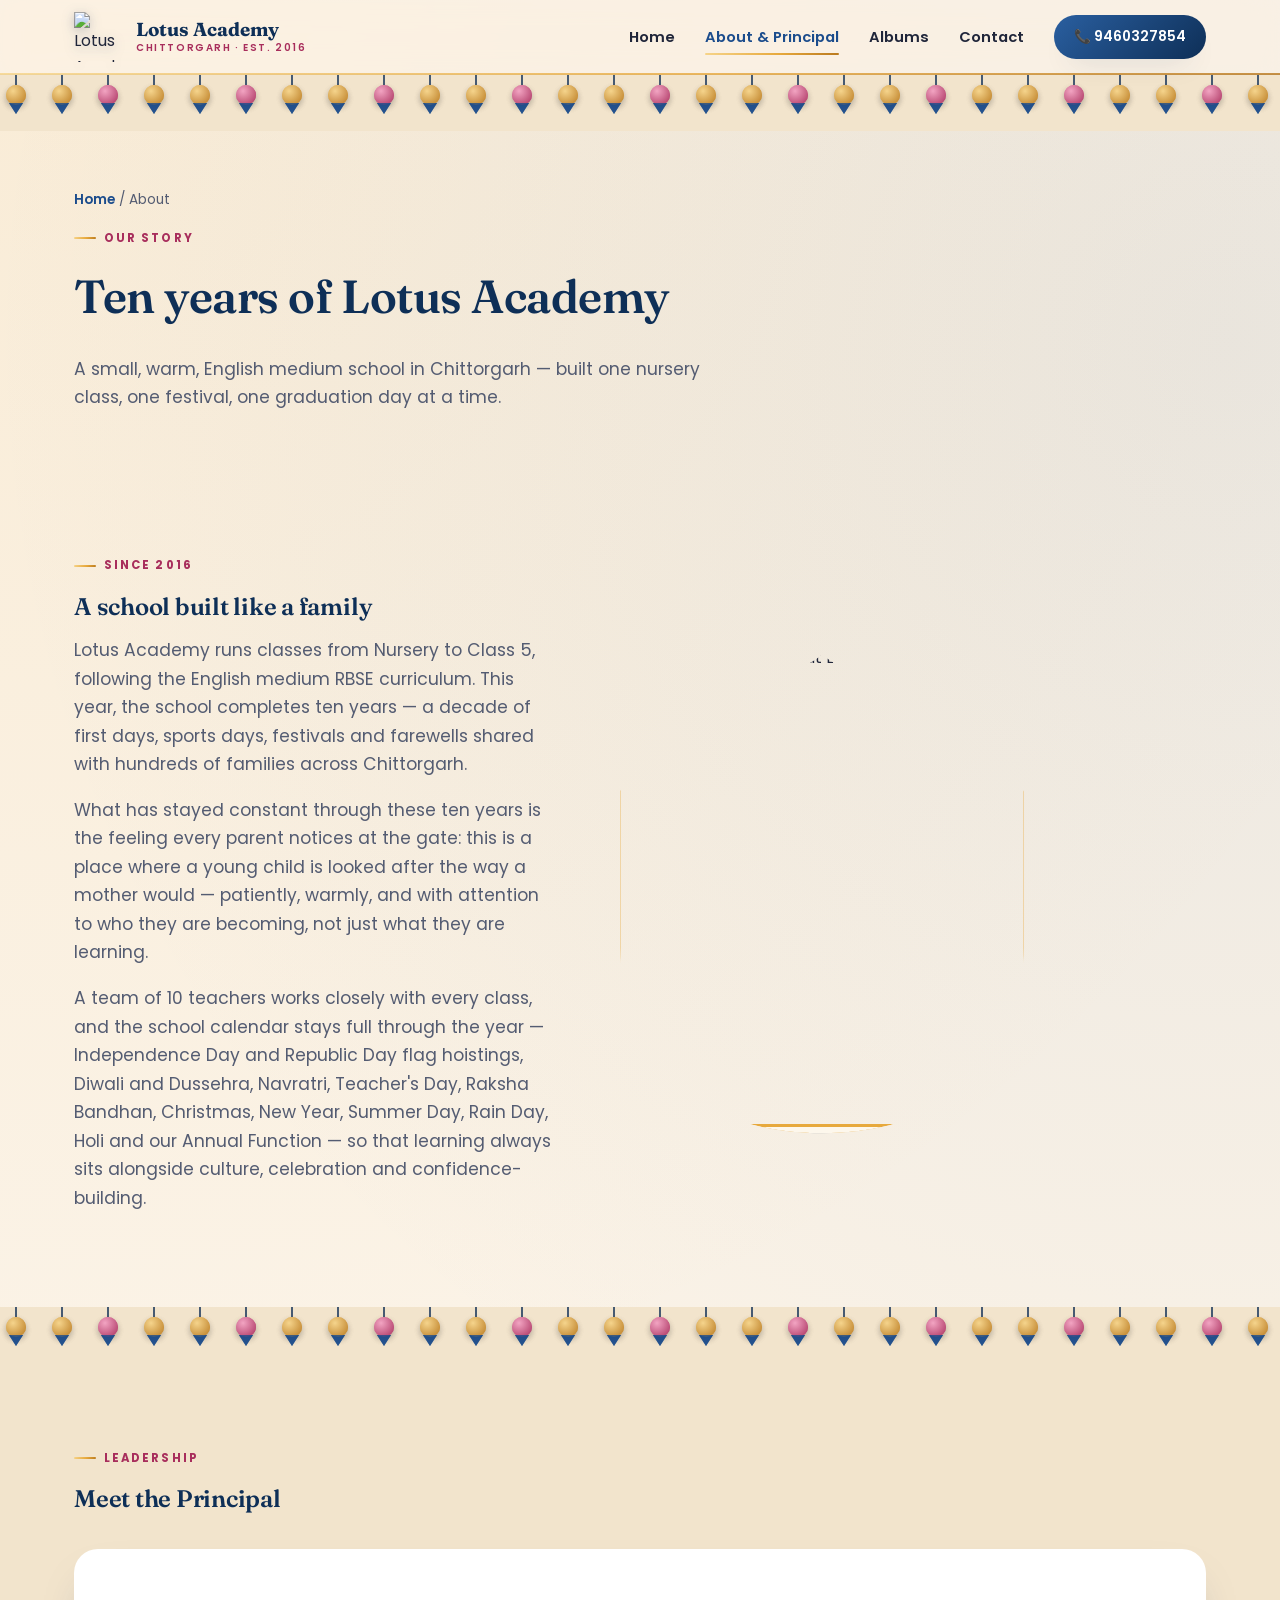
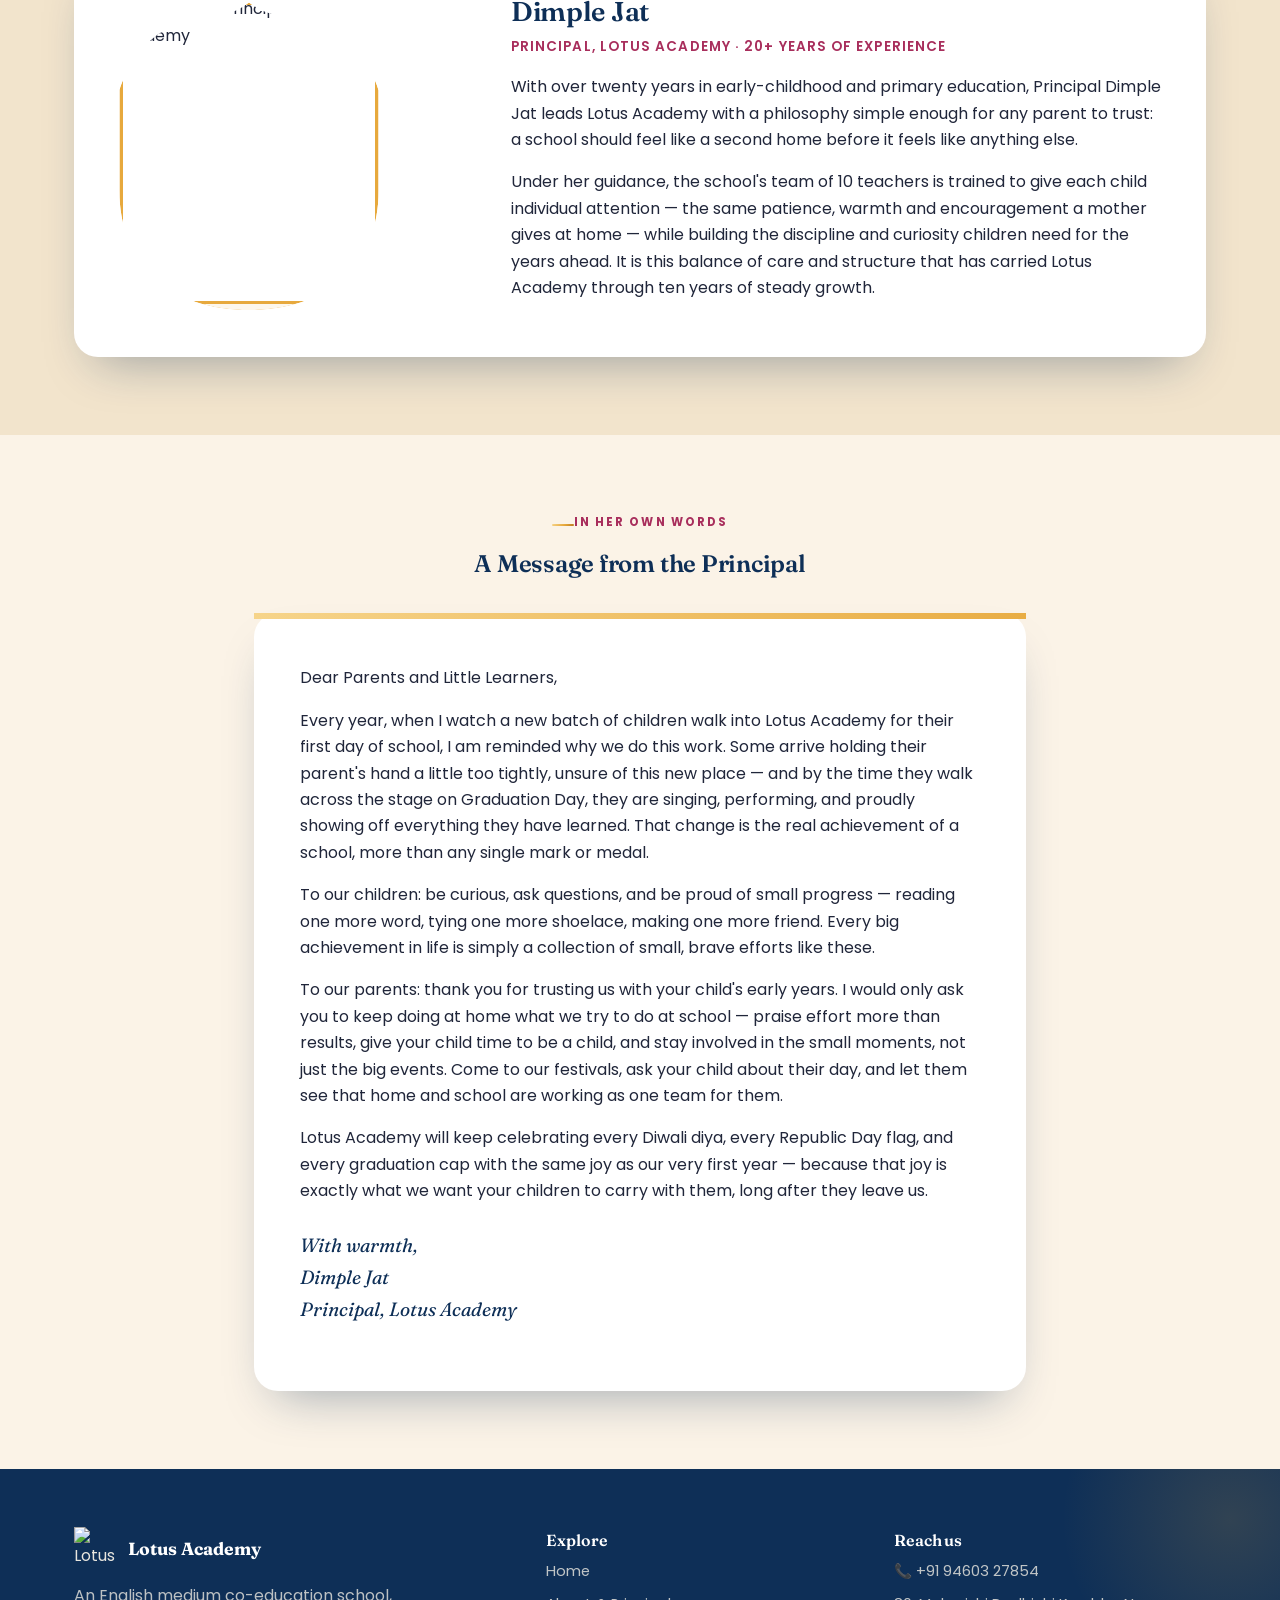
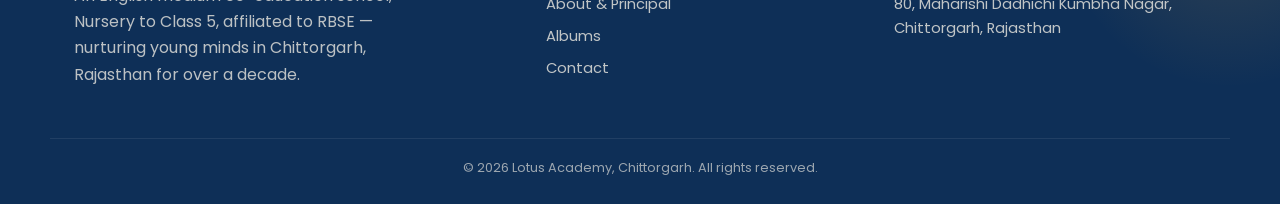
==== about.html @ 191dd4b0 "Change script source path for main.js" ====
<!DOCTYPE html>
<html lang="en">
<head>
<meta charset="UTF-8">
<meta name="viewport" content="width=device-width, initial-scale=1.0">
<title>About &amp; Principal's Message — Lotus Academy</title>
<meta name="description" content="Learn about Lotus Academy's decade-long journey and read a message from Principal Dimple Jat.">
<link rel="preconnect" href="https://fonts.googleapis.com">
<link href="https://fonts.googleapis.com/css2?family=Fraunces:opsz,wght@9..144,400;9..144,600;9..144,700&family=Poppins:wght@400;500;600;700&display=swap" rel="stylesheet">
<link rel="stylesheet" href="styles.css">
<script src="main.js" defer></script>
</head>
<body>

<svg width="0" height="0" style="position:absolute" aria-hidden="true">
  <defs>
    <clipPath id="shieldClip" clipPathUnits="objectBoundingBox">
      <path d="M0.5,0.02 C0.4,0.09 0.25,0.06 0.15,0.13 C0.05,0.20 0.02,0.30 0.02,0.30 L0.02,0.62 C0.02,0.85 0.20,1.0 0.5,1.0 C0.8,1.0 0.98,0.85 0.98,0.62 L0.98,0.30 C0.98,0.30 0.95,0.20 0.85,0.13 C0.75,0.06 0.6,0.09 0.5,0.02 Z"/>
    </clipPath>
  </defs>
</svg>

<header class="site-header">
  <div class="header-inner">
    <a href="index.html" class="brand">
      <img src="assets/images/branding/logo.jpg" alt="Lotus Academy crest">
      <span class="name">Lotus Academy<small>Chittorgarh · Est. 2016</small></span>
    </a>
    <nav class="main-nav">
      <a href="index.html">Home</a>
      <a href="about.html" class="active">About &amp; Principal</a>
      <a href="gallery.html">Albums</a>
      <a href="contact.html">Contact</a>
      <a href="tel:+919460327854" class="call-btn">📞 9460327854</a>
    </nav>
    <button class="menu-toggle" aria-label="Toggle menu" aria-expanded="false">☰</button>
  </div>
</header>

<div class="toran"></div>

<section class="page-hero">
  <div class="wrap reveal">
    <p class="crumb"><a href="index.html">Home</a> / About</p>
    <p class="eyebrow">Our Story</p>
    <h1>Ten years of Lotus Academy</h1>
    <p class="lede">A small, warm, English medium school in Chittorgarh — built one nursery class, one festival, one graduation day at a time.</p>
  </div>
</section>

<section class="section">
  <div class="wrap split">
    <div class="reveal">
      <p class="eyebrow">Since 2016</p>
      <h2>A school built like a family</h2>
      <p class="lede">Lotus Academy runs classes from Nursery to Class 5, following the English medium RBSE curriculum. This year, the school completes ten years — a decade of first days, sports days, festivals and farewells shared with hundreds of families across Chittorgarh.</p>
      <p class="lede">What has stayed constant through these ten years is the feeling every parent notices at the gate: this is a place where a young child is looked after the way a mother would — patiently, warmly, and with attention to who they are becoming, not just what they are learning.</p>
      <p class="lede">A team of 10 teachers works closely with every class, and the school calendar stays full through the year — Independence Day and Republic Day flag hoistings, Diwali and Dussehra, Navratri, Teacher's Day, Raksha Bandhan, Christmas, New Year, Summer Day, Rain Day, Holi and our Annual Function — so that learning always sits alongside culture, celebration and confidence-building.</p>
    </div>
    <div class="crest-frame reveal">
      <img src="assets/images/annual-function/af-1.jpg" alt="Cultural performance at Lotus Academy's Annual Function">
    </div>
  </div>
</section>

<div class="toran"></div>

<section class="section alt">
  <div class="wrap">
    <p class="eyebrow">Leadership</p>
    <h2 style="margin-bottom:30px;">Meet the Principal</h2>
    <div class="principal-card reveal">
      <div class="crest-frame">
        <img src="assets/images/principal/principal.jpg" alt="Dimple Jat, Principal of Lotus Academy">
      </div>
      <div>
        <h3>Dimple Jat</h3>
        <p class="role">Principal, Lotus Academy · 20+ Years of Experience</p>
        <p>With over twenty years in early-childhood and primary education, Principal Dimple Jat leads Lotus Academy with a philosophy simple enough for any parent to trust: a school should feel like a second home before it feels like anything else.</p>
        <p>Under her guidance, the school's team of 10 teachers is trained to give each child individual attention — the same patience, warmth and encouragement a mother gives at home — while building the discipline and curiosity children need for the years ahead. It is this balance of care and structure that has carried Lotus Academy through ten years of steady growth.</p>
      </div>
    </div>
  </div>
</section>

<section class="section">
  <div class="wrap" style="max-width:820px;">
    <p class="eyebrow center" style="display:block;text-align:center;">In her own words</p>
    <h2 class="center">A Message from the Principal</h2>
    <div class="letter reveal" style="margin-top:30px;">
      <p>Dear Parents and Little Learners,</p>
      <p>Every year, when I watch a new batch of children walk into Lotus Academy for their first day of school, I am reminded why we do this work. Some arrive holding their parent's hand a little too tightly, unsure of this new place — and by the time they walk across the stage on Graduation Day, they are singing, performing, and proudly showing off everything they have learned. That change is the real achievement of a school, more than any single mark or medal.</p>
      <p>To our children: be curious, ask questions, and be proud of small progress — reading one more word, tying one more shoelace, making one more friend. Every big achievement in life is simply a collection of small, brave efforts like these.</p>
      <p>To our parents: thank you for trusting us with your child's early years. I would only ask you to keep doing at home what we try to do at school — praise effort more than results, give your child time to be a child, and stay involved in the small moments, not just the big events. Come to our festivals, ask your child about their day, and let them see that home and school are working as one team for them.</p>
      <p>Lotus Academy will keep celebrating every Diwali diya, every Republic Day flag, and every graduation cap with the same joy as our very first year — because that joy is exactly what we want your children to carry with them, long after they leave us.</p>
      <p class="sign">With warmth,<br>Dimple Jat<br>Principal, Lotus Academy</p>
    </div>
  </div>
</section>

<footer>
  <div class="wrap footer-grid">
    <div>
      <div class="foot-brand">
        <img src="assets/images/branding/logo.jpg" alt="Lotus Academy crest">
        <b>Lotus Academy</b>
      </div>
      <p style="opacity:.8;max-width:320px;">An English medium co-education school, Nursery to Class 5, affiliated to RBSE — nurturing young minds in Chittorgarh, Rajasthan for over a decade.</p>
    </div>
    <div>
      <h4>Explore</h4>
      <a href="index.html">Home</a>
      <a href="about.html">About &amp; Principal</a>
      <a href="gallery.html">Albums</a>
      <a href="contact.html">Contact</a>
    </div>
    <div>
      <h4>Reach us</h4>
      <a href="tel:+919460327854">📞 +91 94603 27854</a>
      <a href="contact.html">80, Maharishi Dadhichi Kumbha Nagar, Chittorgarh, Rajasthan</a>
    </div>
  </div>
  <div class="copyline wrap">© <span id="yr"></span> Lotus Academy, Chittorgarh. All rights reserved.</div>
</footer>

<script>document.getElementById('yr').textContent = new Date().getFullYear();</script>
<script src="main.js"></script>
</body>
</html>
---- styles.css ----
/* ===================================================================
   LOTUS ACADEMY — stylesheet v2
   Pulled directly from the school crest: the ivory shield, the royal-blue
   frame, the gold sunburst behind the lotus, the gold scrollwork corners.

   Palette:  paper #FBF3E7 · ink #20263A · royal #1B4C8C · royal-deep #0E2F57
             gold #E7A93D · gold-deep #B9791E · lotus #D6447A
   Type:     display → 'Fraunces'   body → 'Poppins'
   Signature: the crest sunburst (hero), the shield clip-path frame (photos),
              the gold scrollwork corner (section heads), the marigold
              toran divider — all lifted straight from the logo.
   =================================================================== */

:root{
  --paper:#FBF3E7;
  --paper-deep:#F2E4CC;
  --ink:#20263A;
  --ink-soft:#545C72;
  --royal:#1B4C8C;
  --royal-deep:#0E2F57;
  --gold:#E7A93D;
  --gold-soft:#F5D48C;
  --gold-deep:#B9791E;
  --lotus:#D6447A;
  --lotus-deep:#A82E5C;
  --line: rgba(14,47,87,0.14);
  --grad-gold: linear-gradient(135deg,#F6D48A 0%,#E7A93D 55%,#B9791E 100%);
  --grad-royal: linear-gradient(135deg,#2A5FA0 0%,#0E2F57 100%);
  --shadow: 0 24px 50px -22px rgba(14,47,87,0.4);
  --shadow-soft: 0 14px 30px -18px rgba(14,47,87,0.3);
  --radius: 24px;
  --max: 1180px;
}

*{box-sizing:border-box;}
html{scroll-behavior:smooth;}
body{
  margin:0;
  background:var(--paper);
  color:var(--ink);
  font-family:'Poppins',sans-serif;
  font-size:16px;
  line-height:1.65;
  -webkit-font-smoothing:antialiased;
  overflow-x:hidden;
  background-image:
    radial-gradient(circle at 8% 0%, rgba(231,169,61,.10), transparent 40%),
    radial-gradient(circle at 96% 10%, rgba(27,76,140,.08), transparent 38%);
}
img{max-width:100%;display:block;}
a{color:inherit;text-decoration:none;}
h1,h2,h3,h4{
  font-family:'Fraunces',serif;
  margin:0 0 .4em;
  color:var(--royal-deep);
  font-weight:600;
  letter-spacing:-.01em;
}
p{margin:0 0 1em;}
.wrap{max-width:var(--max);margin:0 auto;padding:0 24px;position:relative;}
.eyebrow{
  font-family:'Poppins',sans-serif;
  text-transform:uppercase;
  letter-spacing:.18em;
  font-size:.72rem;
  font-weight:700;
  color:var(--lotus-deep);
  display:inline-flex;align-items:center;gap:8px;
}
.eyebrow::before{content:"";width:22px;height:2px;background:var(--grad-gold);display:inline-block;border-radius:2px;}
.lede{font-size:1.08rem;color:var(--ink-soft);max-width:640px;}
.center{text-align:center;margin-left:auto;margin-right:auto;}
:focus-visible{outline:3px solid var(--lotus);outline-offset:3px;}
@media (prefers-reduced-motion:reduce){*{animation:none!important;transition:none!important;scroll-behavior:auto!important;}}

/* ---------- scroll-reveal ---------- */
.reveal{opacity:0;transform:translateY(26px);transition:opacity .7s cubic-bezier(.2,.7,.3,1), transform .7s cubic-bezier(.2,.7,.3,1);}
.reveal.in{opacity:1;transform:translateY(0);}
.reveal-stagger > *{opacity:0;transform:translateY(22px);transition:opacity .6s ease, transform .6s ease;}
.reveal-stagger.in > *{opacity:1;transform:translateY(0);}
.reveal-stagger.in > *:nth-child(1){transition-delay:.02s;}
.reveal-stagger.in > *:nth-child(2){transition-delay:.10s;}
.reveal-stagger.in > *:nth-child(3){transition-delay:.18s;}
.reveal-stagger.in > *:nth-child(4){transition-delay:.26s;}
.reveal-stagger.in > *:nth-child(5){transition-delay:.34s;}
.reveal-stagger.in > *:nth-child(6){transition-delay:.42s;}
.reveal-stagger.in > *:nth-child(7){transition-delay:.50s;}
.reveal-stagger.in > *:nth-child(8){transition-delay:.58s;}

/* ---------- header ---------- */
.site-header{
  position:sticky;top:0;z-index:80;
  background:rgba(251,243,231,0.78);
  backdrop-filter:blur(14px) saturate(1.4);
  -webkit-backdrop-filter:blur(14px) saturate(1.4);
  border-bottom:1px solid var(--line);
}
.site-header::after{
  content:"";position:absolute;left:0;right:0;bottom:-1px;height:2px;
  background:var(--grad-gold);opacity:.8;
}
.header-inner{display:flex;align-items:center;justify-content:space-between;padding:12px 24px;max-width:var(--max);margin:0 auto;}
.brand{display:flex;align-items:center;gap:12px;}
.brand img{width:50px;height:50px;object-fit:cover;filter:drop-shadow(0 3px 6px rgba(14,47,87,.25));}
.brand .name{font-family:'Fraunces',serif;font-weight:700;font-size:1.18rem;color:var(--royal-deep);line-height:1.1;}
.brand .name small{display:block;font-family:'Poppins',sans-serif;font-weight:600;font-size:.62rem;letter-spacing:.16em;text-transform:uppercase;color:var(--lotus-deep);margin-top:2px;}
nav.main-nav{display:flex;align-items:center;gap:30px;}
nav.main-nav a:not(.call-btn){font-weight:600;font-size:.92rem;color:var(--ink);position:relative;padding:6px 0;}
nav.main-nav a:not(.call-btn)::after{
  content:"";position:absolute;left:0;right:100%;bottom:0;height:2px;background:var(--grad-gold);border-radius:2px;
  transition:right .28s ease;
}
nav.main-nav a:not(.call-btn):hover::after{right:0;}
nav.main-nav a.active{color:var(--royal);}
nav.main-nav a.active::after{right:0;}
.call-btn{
  background:var(--grad-royal);color:#fff;padding:11px 20px;border-radius:100px;font-weight:600;font-size:.86rem;
  display:inline-flex;align-items:center;gap:8px;box-shadow:var(--shadow-soft);white-space:nowrap;
  position:relative;overflow:hidden;
}
.call-btn::before{
  content:"";position:absolute;top:0;left:-60%;width:40%;height:100%;
  background:linear-gradient(120deg, transparent, rgba(255,255,255,.5), transparent);
  transform:skewX(-20deg);transition:left .6s ease;
}
.call-btn:hover::before{left:130%;}
.menu-toggle{display:none;background:none;border:none;font-size:1.6rem;color:var(--royal-deep);cursor:pointer;}

@media (max-width:860px){
  nav.main-nav{
    position:fixed;inset:66px 0 0 0;background:var(--paper);flex-direction:column;
    align-items:flex-start;padding:24px;gap:18px;transform:translateY(-110%);
    transition:transform .35s ease;border-top:1px solid var(--line);
  }
  nav.main-nav.open{transform:translateY(0);}
  .menu-toggle{display:block;}
  .call-btn{display:none;}
  nav.main-nav .call-btn{display:inline-flex;margin-top:6px;}
}

/* ---------- toran / marigold garland divider — signature ---------- */
.toran{position:relative;height:56px;width:100%;overflow:hidden;background:var(--paper-deep);}
.toran-row{position:absolute;inset:0;display:flex;align-items:flex-start;gap:26px;padding-left:6px;animation:toranDrift 26s linear infinite;width:max-content;}
.toran-unit{display:flex;flex-direction:column;align-items:center;transform-origin:top center;animation:toranSway 3.2s ease-in-out infinite;}
.toran-unit:nth-child(odd){animation-delay:.4s;}
.toran-unit .string{width:2px;height:10px;background:var(--royal-deep);opacity:.5;}
.toran-unit .bloom{
  width:20px;height:20px;border-radius:50%;
  background:radial-gradient(circle at 35% 30%, var(--gold-soft), var(--gold-deep));
  box-shadow:0 3px 6px rgba(0,0,0,.15);
}
.toran-unit:nth-child(3n) .bloom{background:radial-gradient(circle at 35% 30%, #f2a4c2, var(--lotus-deep));}
.toran-unit .leaf{width:0;height:0;border-left:7px solid transparent;border-right:7px solid transparent;border-top:11px solid var(--royal);margin-top:-2px;opacity:.8;}
@keyframes toranSway{0%,100%{transform:rotate(-4deg);}50%{transform:rotate(4deg);}}
@keyframes toranDrift{from{transform:translateX(0);}to{transform:translateX(-50%);}}

/* ---------- buttons ---------- */
.btn{
  display:inline-flex;align-items:center;gap:10px;padding:14px 28px;border-radius:100px;
  font-weight:600;font-size:.95rem;border:2px solid transparent;cursor:pointer;transition:transform .2s, box-shadow .2s;
  position:relative;overflow:hidden;
}
.btn-primary{background:var(--grad-gold);color:var(--royal-deep);box-shadow:var(--shadow-soft);}
.btn-primary:hover{transform:translateY(-2px);box-shadow:var(--shadow);}
.btn-outline{border-color:var(--royal);color:var(--royal);background:transparent;}
.btn-outline:hover{background:var(--royal);color:#fff;transform:translateY(-2px);}
.btn-ghost{color:var(--royal-deep);border-color:var(--line);}
.btn-ghost:hover{border-color:var(--royal);}
.btn::after{
  content:"";position:absolute;top:0;left:-60%;width:35%;height:100%;
  background:linear-gradient(120deg, transparent, rgba(255,255,255,.55), transparent);
  transform:skewX(-20deg);transition:left .6s ease;
}
.btn:hover::after{left:130%;}

/* ---------- hero ---------- */
.hero{padding:70px 0 46px;position:relative;}
.sunburst{
  position:absolute;top:-120px;left:50%;width:900px;height:900px;transform:translateX(-52%);
  background:repeating-conic-gradient(from 0deg, rgba(231,169,61,.16) 0deg 4deg, transparent 4deg 16deg);
  border-radius:50%;
  -webkit-mask-image:radial-gradient(circle, black 30%, transparent 68%);
  mask-image:radial-gradient(circle, black 30%, transparent 68%);
  animation:spin 140s linear infinite;
  pointer-events:none;z-index:0;
}
@keyframes spin{to{transform:translateX(-52%) rotate(360deg);}}
.hero-inner{display:grid;grid-template-columns:1.05fr .95fr;gap:48px;align-items:center;position:relative;z-index:1;}
.hero h1{font-size:clamp(2.2rem,4vw,3.5rem);line-height:1.08;}
.hero h1 em{font-style:normal;color:var(--lotus-deep);}
.hero-badges{display:flex;flex-wrap:wrap;gap:10px;margin:22px 0 28px;}
.badge{
  background:#fff;border:1px solid var(--line);padding:9px 15px;border-radius:100px;
  font-size:.8rem;font-weight:600;color:var(--royal-deep);display:inline-flex;gap:7px;align-items:center;
  box-shadow:0 6px 14px -10px rgba(14,47,87,.4);
}
.badge .dot{width:6px;height:6px;border-radius:50%;background:var(--grad-gold);}
.hero-cta{display:flex;gap:14px;flex-wrap:wrap;}

/* shield-clip crest frame, straight off the logo */
.crest-frame{
  position:relative;
  clip-path:url(#shieldClip);
  aspect-ratio:.86/1;
  box-shadow:var(--shadow);
}
.crest-frame img{width:100%;height:100%;object-fit:cover;}
.crest-frame::after{
  content:"";position:absolute;inset:0;clip-path:url(#shieldClip);
  box-shadow:inset 0 0 0 6px rgba(255,255,255,.9), inset 0 0 0 9px var(--gold);
  pointer-events:none;
}
.crest-stage{position:relative;max-width:340px;margin:0 auto;}
.crest-glow{
  position:absolute;inset:-30px;border-radius:50%;
  background:radial-gradient(circle, rgba(231,169,61,.35), transparent 70%);
  z-index:-1;filter:blur(6px);
}
.crest-mini{position:absolute;width:44%;clip-path:url(#shieldClip);aspect-ratio:.86/1;box-shadow:var(--shadow-soft);border:4px solid #fff;outline:2px solid var(--gold);}
.crest-mini img{width:100%;height:100%;object-fit:cover;}
.crest-mini.a{bottom:-8%;right:-12%;transform:rotate(8deg);animation:floaty 6s ease-in-out infinite;}
.crest-mini.b{top:-6%;left:-14%;transform:rotate(-9deg);animation:floaty 7s ease-in-out infinite 1s;}
@keyframes floaty{0%,100%{translate:0 0;}50%{translate:0 -10px;}}

@media (max-width:900px){
  .hero-inner{grid-template-columns:1fr;}
  .sunburst{width:600px;height:600px;top:-60px;}
  .crest-stage{margin-top:20px;max-width:280px;}
}

/* ---------- stat strip ---------- */
.stat-strip{background:var(--grad-royal);color:#fff;padding:38px 0;position:relative;overflow:hidden;}
.stat-strip::before{
  content:"";position:absolute;inset:0;
  background-image:radial-gradient(circle, rgba(255,255,255,.12) 1.5px, transparent 1.5px);
  background-size:26px 26px;opacity:.5;
}
.stat-grid{display:grid;grid-template-columns:repeat(4,1fr);gap:20px;text-align:center;position:relative;}
.stat-grid .num{font-family:'Fraunces',serif;font-size:2.3rem;color:var(--gold-soft);font-weight:700;}
.stat-grid .lbl{font-size:.78rem;text-transform:uppercase;letter-spacing:.1em;opacity:.85;}
@media (max-width:700px){.stat-grid{grid-template-columns:repeat(2,1fr);row-gap:26px;}}

/* ---------- section shell ---------- */
.section{padding:78px 0;}
.section-head{max-width:640px;margin-bottom:44px;}
.section-head.center{max-width:680px;}
.section.alt{background:var(--paper-deep);position:relative;}

/* gold scrollwork corner ornament, straight from the crest */
.flourish{position:absolute;width:52px;height:52px;color:var(--gold-deep);opacity:.55;}
.flourish.tl{top:6px;left:0;}
.flourish.tr{top:6px;right:0;transform:scaleX(-1);}
.section-head{position:relative;padding-top:8px;}

/* ---------- about split ---------- */
.split{display:grid;grid-template-columns:.9fr 1.1fr;gap:52px;align-items:center;}
.split .crest-frame{max-width:420px;}
@media (max-width:860px){.split{grid-template-columns:1fr;}.split .crest-frame{max-width:280px;margin:0 auto;}}

/* ---------- activity / event cards ---------- */
.grid-cards{display:grid;grid-template-columns:repeat(4,1fr);gap:22px;}
@media (max-width:980px){.grid-cards{grid-template-columns:repeat(2,1fr);}}
@media (max-width:520px){.grid-cards{grid-template-columns:1fr;}}
.event-card{
  background:#fff;border-radius:18px;overflow:hidden;border:1px solid var(--line);
  transition:transform .35s cubic-bezier(.2,.8,.3,1), box-shadow .35s;
  transform-style:preserve-3d;perspective:800px;
}
.event-card:hover{transform:translateY(-8px) rotateX(3deg);box-shadow:var(--shadow);}
.event-card .thumb{aspect-ratio:4/3;overflow:hidden;}
.event-card .thumb img{width:100%;height:100%;object-fit:cover;transition:transform .5s ease;}
.event-card:hover .thumb img{transform:scale(1.08);}
.event-card .cap{padding:15px 16px;position:relative;}
.event-card .cap::before{content:"";position:absolute;top:0;left:16px;right:16px;height:2px;background:var(--grad-gold);opacity:0;transition:opacity .3s;}
.event-card:hover .cap::before{opacity:1;}
.event-card .cap .tag{font-size:.7rem;color:var(--lotus-deep);text-transform:uppercase;letter-spacing:.1em;font-weight:700;}
.event-card .cap h4{margin:4px 0 0;font-size:1.05rem;}
.event-card.soon{opacity:.65;}
.event-card.soon .thumb{display:flex;align-items:center;justify-content:center;background:var(--paper-deep);}
.event-card.soon .thumb span{font-family:'Fraunces',serif;color:var(--royal);font-size:1.6rem;}

/* ---------- quote / principal message ---------- */
.quote-block{
  background:var(--grad-royal);color:#fff;border-radius:var(--radius);padding:48px;position:relative;overflow:hidden;
  box-shadow:var(--shadow);
}
.quote-block::before{
  content:"\201C";position:absolute;top:-40px;left:24px;font-family:'Fraunces',serif;font-size:10rem;
  color:rgba(255,255,255,.14);
}
.quote-block::after{
  content:"";position:absolute;bottom:-40%;right:-10%;width:340px;height:340px;border-radius:50%;
  background:radial-gradient(circle, rgba(231,169,61,.25), transparent 70%);
}
.quote-block p{font-size:1.25rem;font-family:'Fraunces',serif;font-weight:500;position:relative;z-index:1;}
.quote-attrib{display:flex;align-items:center;gap:14px;margin-top:20px;position:relative;z-index:1;}
.quote-attrib img{width:56px;height:56px;border-radius:50%;object-fit:cover;border:3px solid var(--gold);}
.quote-attrib .who b{display:block;}
.quote-attrib .who span{font-size:.8rem;opacity:.8;}

/* ---------- footer ---------- */
footer{background:var(--royal-deep);color:#e8e6df;padding:58px 0 26px;position:relative;overflow:hidden;}
footer::before{
  content:"";position:absolute;top:-120px;right:-120px;width:340px;height:340px;border-radius:50%;
  background:radial-gradient(circle, rgba(231,169,61,.16), transparent 70%);
}
.footer-grid{display:grid;grid-template-columns:1.4fr 1fr 1fr;gap:36px;position:relative;}
.footer-grid h4{color:#fff;font-size:1rem;}
.footer-grid a{opacity:.82;display:block;margin-bottom:8px;font-size:.92rem;transition:opacity .2s, color .2s;}
.footer-grid a:hover{opacity:1;color:var(--gold-soft);}
.foot-brand{display:flex;gap:10px;align-items:center;margin-bottom:12px;}
.foot-brand img{width:44px;height:44px;}
.foot-brand b{font-family:'Fraunces',serif;color:#fff;font-size:1.1rem;}
.copyline{border-top:1px solid rgba(255,255,255,.12);margin-top:34px;padding-top:18px;font-size:.8rem;opacity:.65;text-align:center;position:relative;}

@media (max-width:760px){.footer-grid{grid-template-columns:1fr;}}

/* ---------- inner page hero ---------- */
.page-hero{padding:58px 0 42px;text-align:left;position:relative;}
.page-hero h1{font-size:clamp(2rem,4vw,2.9rem);}
.crumb{font-size:.85rem;color:var(--ink-soft);margin-bottom:10px;}
.crumb a{color:var(--royal);font-weight:600;}
.crumb a:hover{color:var(--lotus-deep);}

/* ---------- principal profile ---------- */
.principal-card{display:grid;grid-template-columns:.7fr 1.3fr;gap:44px;align-items:center;background:#fff;border-radius:var(--radius);padding:40px;box-shadow:var(--shadow);}
.principal-card .crest-frame{max-width:270px;}
.principal-card h3{margin-bottom:2px;font-size:1.7rem;}
.principal-card .role{color:var(--lotus-deep);font-weight:600;font-size:.85rem;text-transform:uppercase;letter-spacing:.08em;margin-bottom:16px;}
@media (max-width:760px){.principal-card{grid-template-columns:1fr;text-align:center;}.principal-card .crest-frame{max-width:210px;margin:0 auto;}}

/* letter styling for principal's message */
.letter{
  background:#fff;border-radius:var(--radius);padding:46px;box-shadow:var(--shadow);
  border-top:6px solid transparent;border-image:var(--grad-gold) 1;position:relative;
}
.letter .sign{margin-top:26px;font-family:'Fraunces',serif;font-style:italic;font-size:1.2rem;color:var(--royal-deep);}

/* ---------- gallery filters ---------- */
.filters{display:flex;flex-wrap:wrap;gap:10px;margin-bottom:38px;}
.filter-btn{
  background:#fff;border:1px solid var(--line);padding:9px 18px;border-radius:100px;font-weight:600;font-size:.85rem;
  cursor:pointer;color:var(--ink-soft);transition:.2s;
}
.filter-btn.active, .filter-btn:hover{background:var(--grad-royal);color:#fff;border-color:transparent;}

.album{margin-bottom:58px;}
.album-head{display:flex;align-items:baseline;justify-content:space-between;flex-wrap:wrap;gap:10px;margin-bottom:18px;border-bottom:2px dashed var(--line);padding-bottom:12px;}
.album-head h3{margin:0;}
.year-pill{background:var(--grad-gold);color:#3a2306;padding:5px 14px;border-radius:100px;font-size:.75rem;font-weight:700;letter-spacing:.03em;}
.photo-grid{display:grid;grid-template-columns:repeat(4,1fr);gap:14px;}
@media (max-width:900px){.photo-grid{grid-template-columns:repeat(3,1fr);}}
@media (max-width:600px){.photo-grid{grid-template-columns:repeat(2,1fr);}}
.photo-grid button{
  border:none;padding:0;background:none;cursor:zoom-in;border-radius:14px;overflow:hidden;aspect-ratio:1/1;
  position:relative;box-shadow:0 2px 10px -4px rgba(14,47,87,.25);
}
.photo-grid img{width:100%;height:100%;object-fit:cover;transition:transform .45s ease;}
.photo-grid button::after{
  content:"";position:absolute;inset:0;background:linear-gradient(to top, rgba(14,47,87,.35), transparent 45%);
  opacity:0;transition:opacity .3s;
}
.photo-grid button:hover img{transform:scale(1.1);}
.photo-grid button:hover::after{opacity:1;}
.album.soon .photo-grid{display:flex;flex-wrap:wrap;}
.soon-card{
  flex:1;min-width:120px;background:var(--paper-deep);border-radius:12px;aspect-ratio:3/1;display:flex;align-items:center;justify-content:center;
  font-family:'Fraunces',serif;color:var(--royal);font-style:italic;
}

/* lightbox */
.lightbox{position:fixed;inset:0;background:rgba(14,17,26,.92);display:none;align-items:center;justify-content:center;z-index:200;padding:24px;}
.lightbox.open{display:flex;animation:fadeIn .25s ease;}
@keyframes fadeIn{from{opacity:0;}to{opacity:1;}}
.lightbox img{max-width:min(90vw,900px);max-height:84vh;border-radius:10px;box-shadow:0 20px 60px rgba(0,0,0,.5);}
.lightbox-close{position:absolute;top:22px;right:28px;color:#fff;font-size:2rem;background:none;border:none;cursor:pointer;}

/* ---------- contact page ---------- */
.contact-grid{display:grid;grid-template-columns:.9fr 1.1fr;gap:36px;}
.contact-card{background:#fff;border-radius:var(--radius);padding:34px;box-shadow:var(--shadow);}
.contact-row{display:flex;gap:14px;margin-bottom:20px;align-items:flex-start;}
.contact-row .ic{
  width:44px;height:44px;border-radius:50%;background:var(--grad-gold);display:flex;align-items:center;justify-content:center;
  flex-shrink:0;color:var(--royal-deep);font-size:1.1rem;
}
.map-frame{border-radius:var(--radius);overflow:hidden;box-shadow:var(--shadow);border:1px solid var(--line);min-height:340px;}
.map-frame iframe{width:100%;height:100%;min-height:340px;border:0;display:block;}

/* ---------- gallery admin (add / delete photos) ---------- */
.admin-bar{display:flex;gap:10px;margin-bottom:20px;}
.admin-login-btn,.admin-logout-btn{
  background:#fff;border:1px solid var(--line);padding:8px 16px;border-radius:100px;font-weight:600;font-size:.82rem;cursor:pointer;color:var(--royal-deep);
  display:inline-flex;align-items:center;gap:6px;transition:.2s;
}
.admin-login-btn:hover,.admin-logout-btn:hover{border-color:var(--royal);color:var(--royal);}

.add-tile{
  border:2px dashed var(--gold-deep)!important;border-radius:12px;
  display:flex!important;flex-direction:column;align-items:center;justify-content:center;gap:2px;
  background:var(--paper-deep)!important;cursor:pointer!important;color:var(--gold-deep);
}
.add-tile span{font-size:1.8rem;line-height:1;}
.add-tile small{font-size:.68rem;font-weight:700;text-transform:uppercase;letter-spacing:.03em;}
.add-tile:hover{background:#fff!important;}

.delete-btn{
  position:absolute;top:6px;right:6px;width:24px;height:24px;border-radius:50%;
  background:rgba(20,20,20,.78);color:#fff;display:none;align-items:center;justify-content:center;
  font-size:.75rem;line-height:1;z-index:2;cursor:pointer;
}
body.is-admin .delete-btn{display:flex;}
.delete-btn:hover{background:var(--maroon);}

.admin-modal{position:fixed;inset:0;background:rgba(14,17,26,.6);display:flex;align-items:center;justify-content:center;z-index:300;padding:20px;}
.admin-modal-box{background:#fff;border-radius:16px;padding:30px;max-width:340px;width:100%;box-shadow:var(--shadow);}
.admin-modal-box h3{margin-bottom:6px;}
.admin-modal-box p{font-size:.88rem;color:var(--ink-soft);margin-bottom:0;}
.admin-modal-box input{width:100%;padding:11px 12px;border:1px solid var(--line);border-radius:8px;margin:12px 0;font-size:.95rem;font-family:'Poppins',sans-serif;}
.admin-modal-actions{display:flex;gap:10px;justify-content:flex-end;}
.admin-modal-error{color:#B23A2E;font-size:.82rem;margin-top:8px;}
.upload-progress{font-size:.78rem;color:var(--royal);margin-top:8px;}

/* utility */
.mt-0{margin-top:0;}
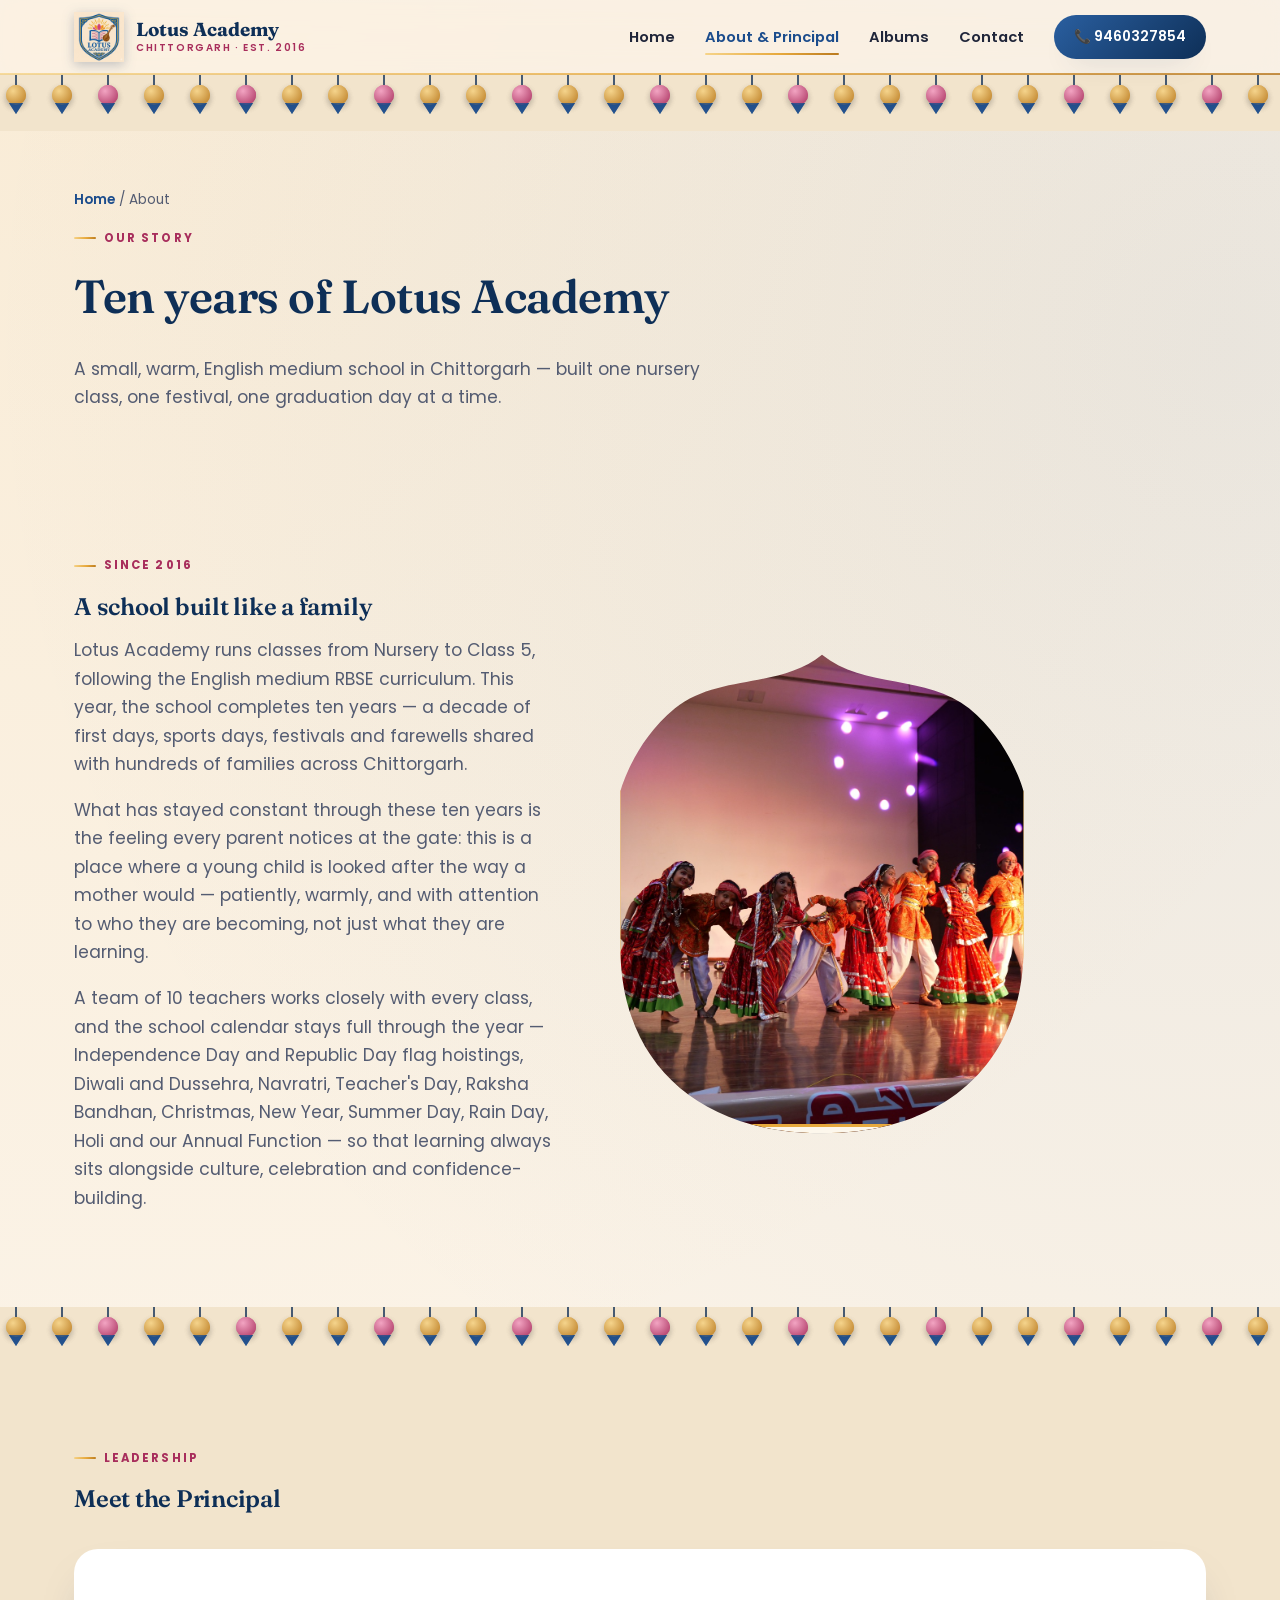
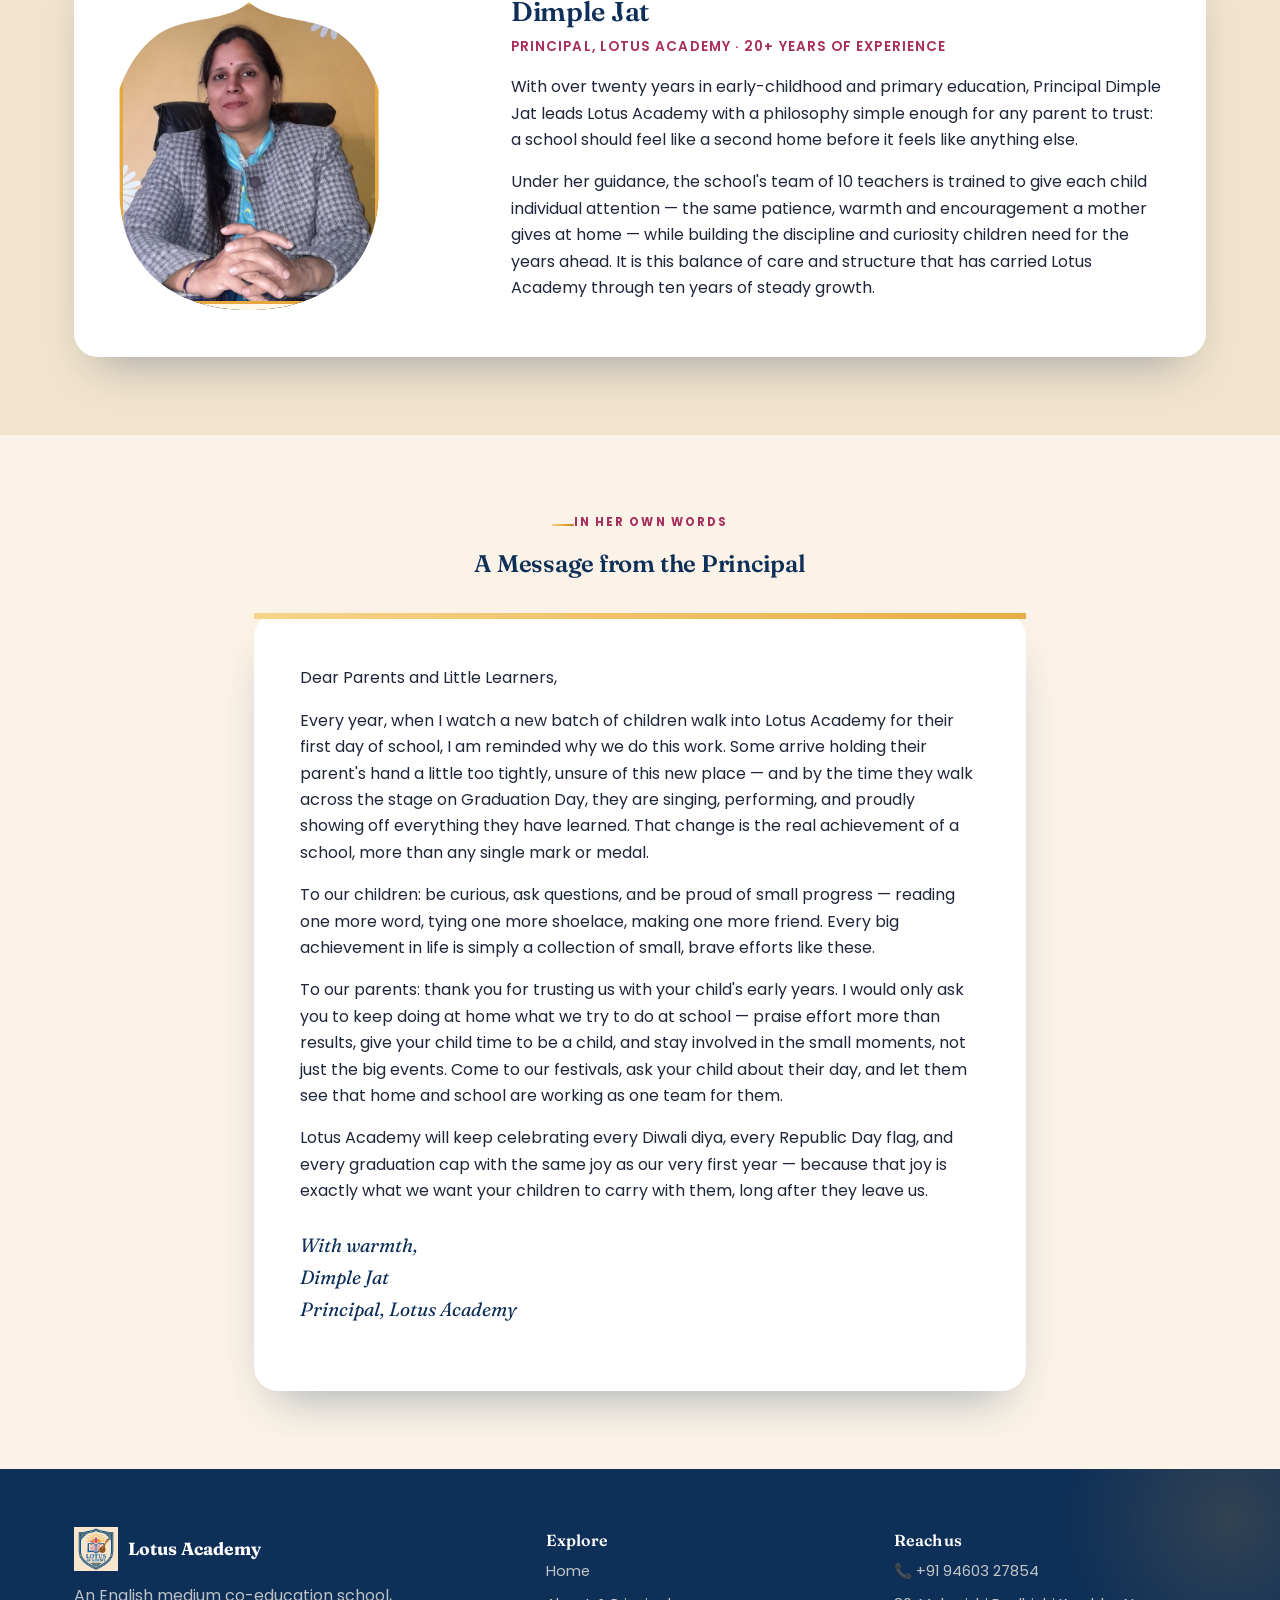
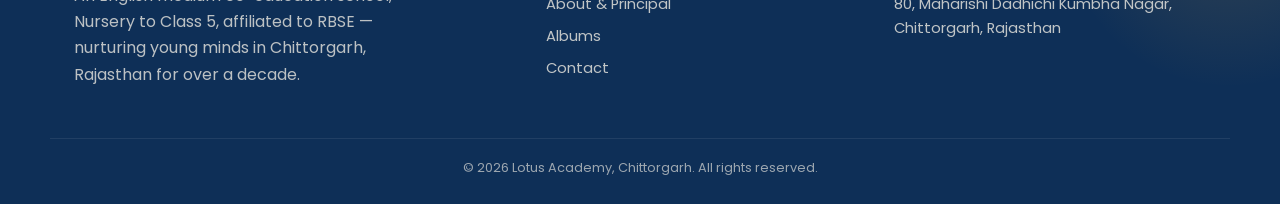
==== commit 7e8ae140: "Update about.html" ====
--- a/about.html
+++ b/about.html
@@ -23,7 +23,7 @@
 <header class="site-header">
   <div class="header-inner">
     <a href="index.html" class="brand">
-      <img src="assets/images/branding/logo.jpg" alt="Lotus Academy crest">
+      <img src="logo.jpg" alt="Lotus Academy crest">
       <span class="name">Lotus Academy<small>Chittorgarh · Est. 2016</small></span>
     </a>
     <nav class="main-nav">
@@ -58,7 +58,7 @@
       <p class="lede">A team of 10 teachers works closely with every class, and the school calendar stays full through the year — Independence Day and Republic Day flag hoistings, Diwali and Dussehra, Navratri, Teacher's Day, Raksha Bandhan, Christmas, New Year, Summer Day, Rain Day, Holi and our Annual Function — so that learning always sits alongside culture, celebration and confidence-building.</p>
     </div>
     <div class="crest-frame reveal">
-      <img src="assets/images/annual-function/af-1.jpg" alt="Cultural performance at Lotus Academy's Annual Function">
+      <img src="af-1.jpg" alt="Cultural performance at Lotus Academy's Annual Function">
     </div>
   </div>
 </section>
@@ -71,7 +71,7 @@
     <h2 style="margin-bottom:30px;">Meet the Principal</h2>
     <div class="principal-card reveal">
       <div class="crest-frame">
-        <img src="assets/images/principal/principal.jpg" alt="Dimple Jat, Principal of Lotus Academy">
+        <img src="principal.jpeg" alt="Dimple Jat, Principal of Lotus Academy">
       </div>
       <div>
         <h3>Dimple Jat</h3>
@@ -102,7 +102,7 @@
   <div class="wrap footer-grid">
     <div>
       <div class="foot-brand">
-        <img src="assets/images/branding/logo.jpg" alt="Lotus Academy crest">
+        <img src="logo.jpg" alt="Lotus Academy crest">
         <b>Lotus Academy</b>
       </div>
       <p style="opacity:.8;max-width:320px;">An English medium co-education school, Nursery to Class 5, affiliated to RBSE — nurturing young minds in Chittorgarh, Rajasthan for over a decade.</p>
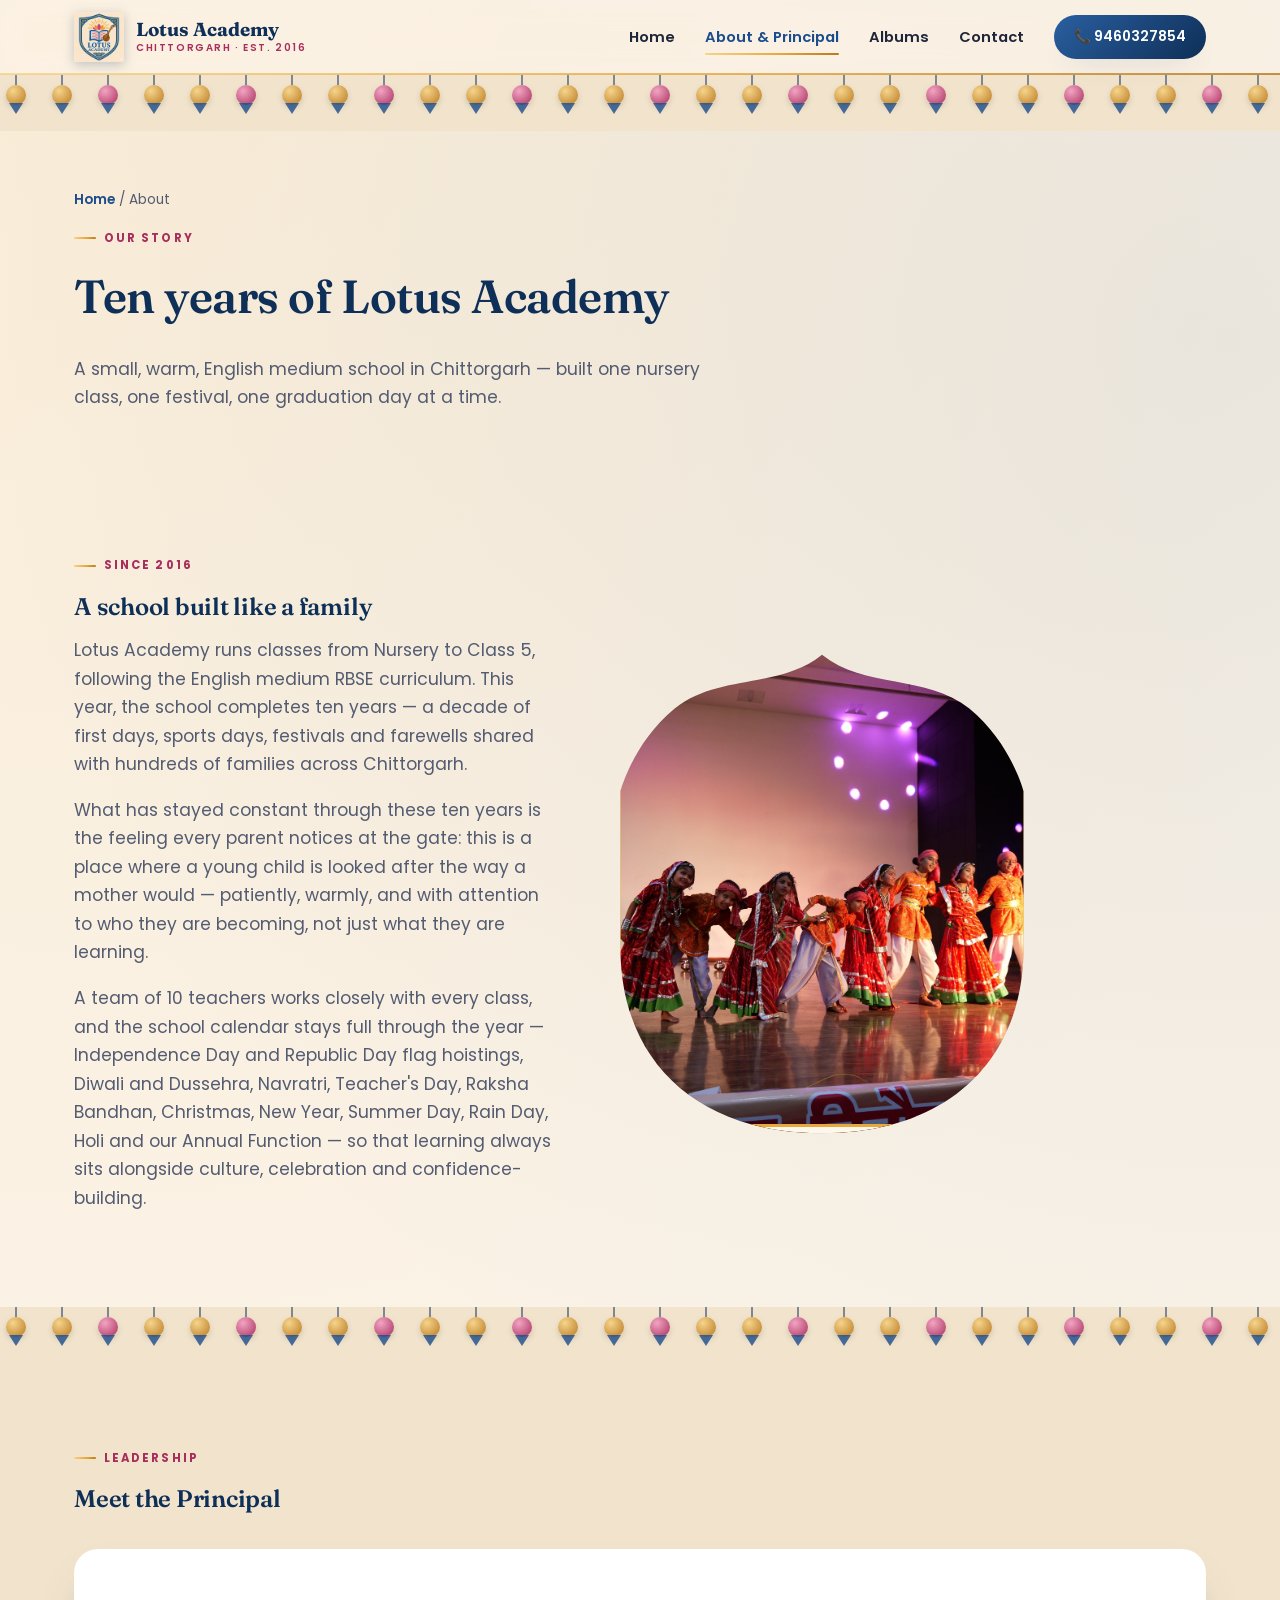
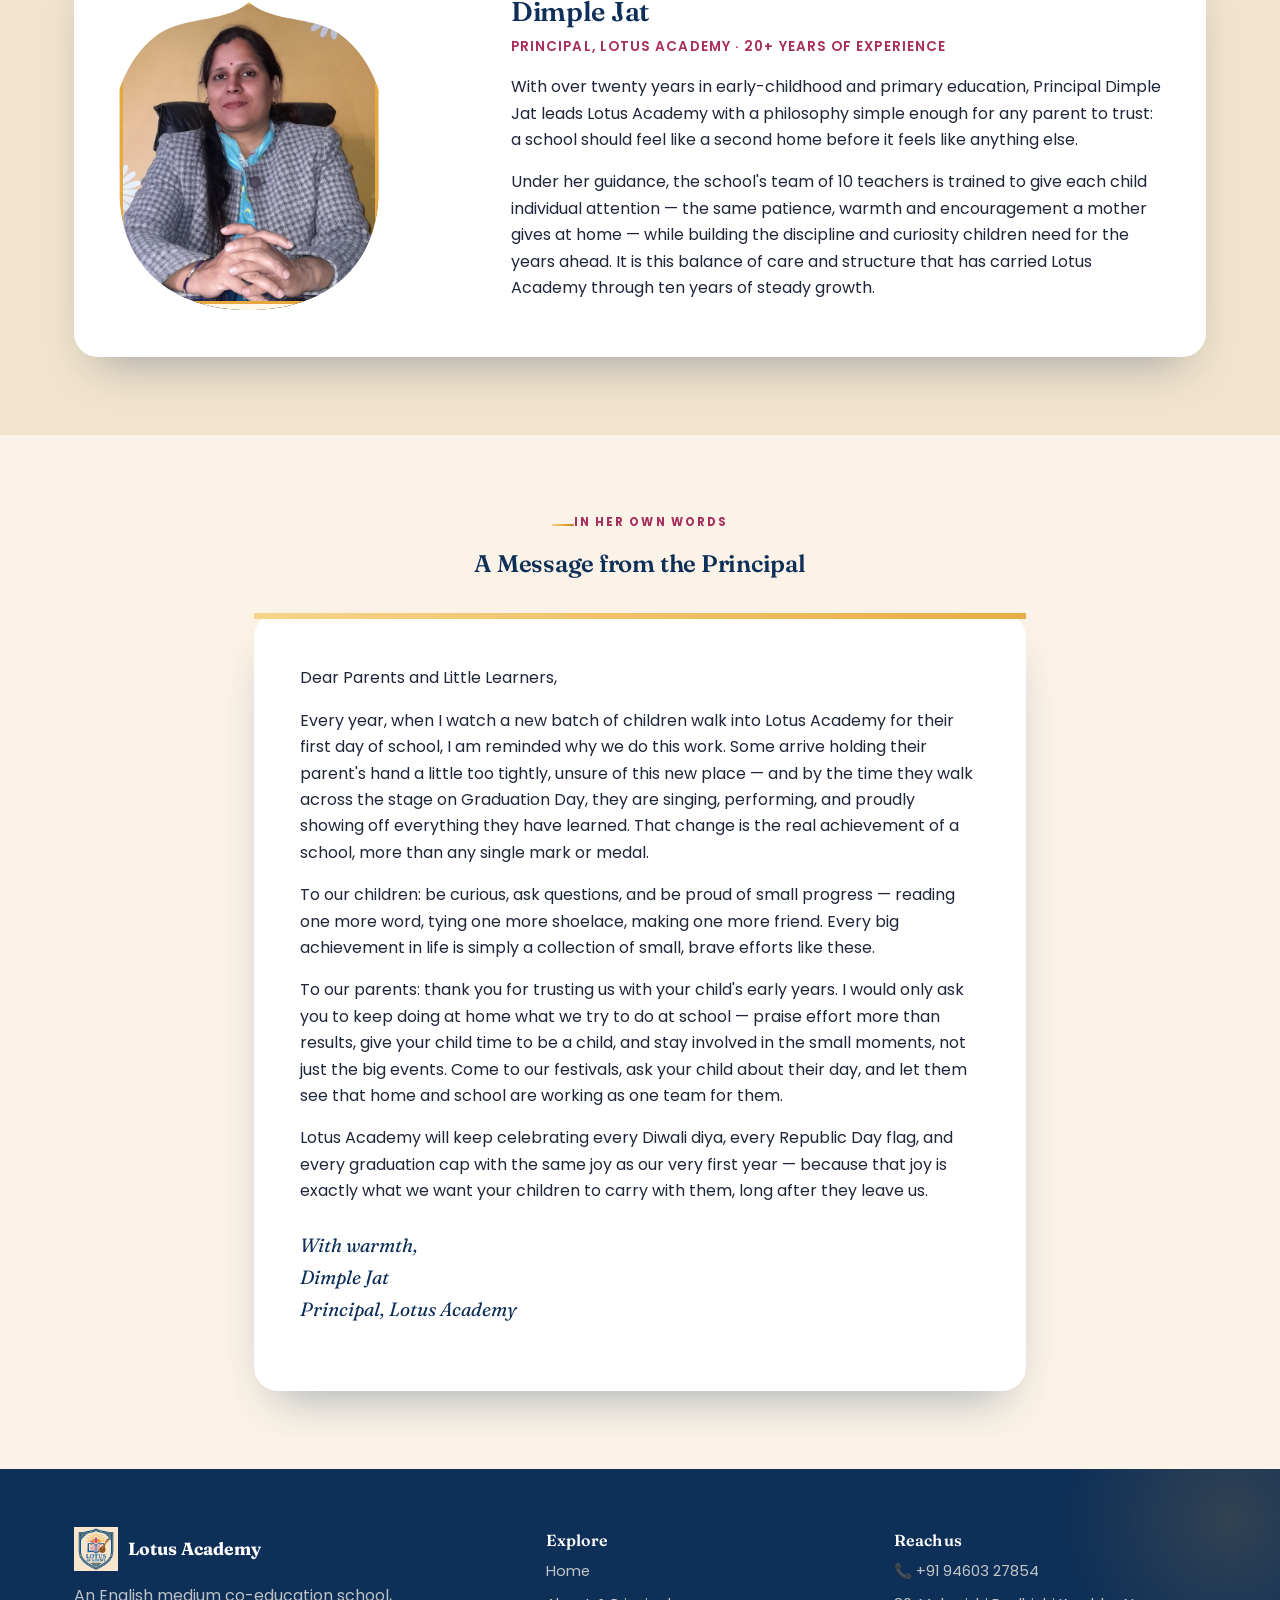
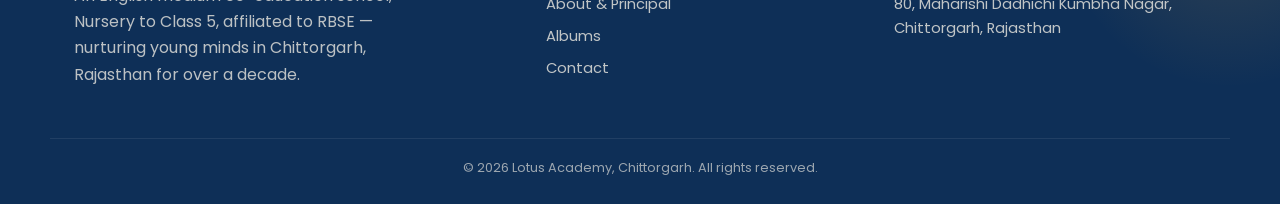
==== commit ad586312: "Remove main.js script tag from about.html Removed the script tag for main.js from the about.html fil" ====
--- a/about.html
+++ b/about.html
@@ -8,7 +8,7 @@
 <link rel="preconnect" href="https://fonts.googleapis.com">
 <link href="https://fonts.googleapis.com/css2?family=Fraunces:opsz,wght@9..144,400;9..144,600;9..144,700&family=Poppins:wght@400;500;600;700&display=swap" rel="stylesheet">
 <link rel="stylesheet" href="styles.css">
-<script src="main.js" defer></script>
+
 </head>
 <body>
 
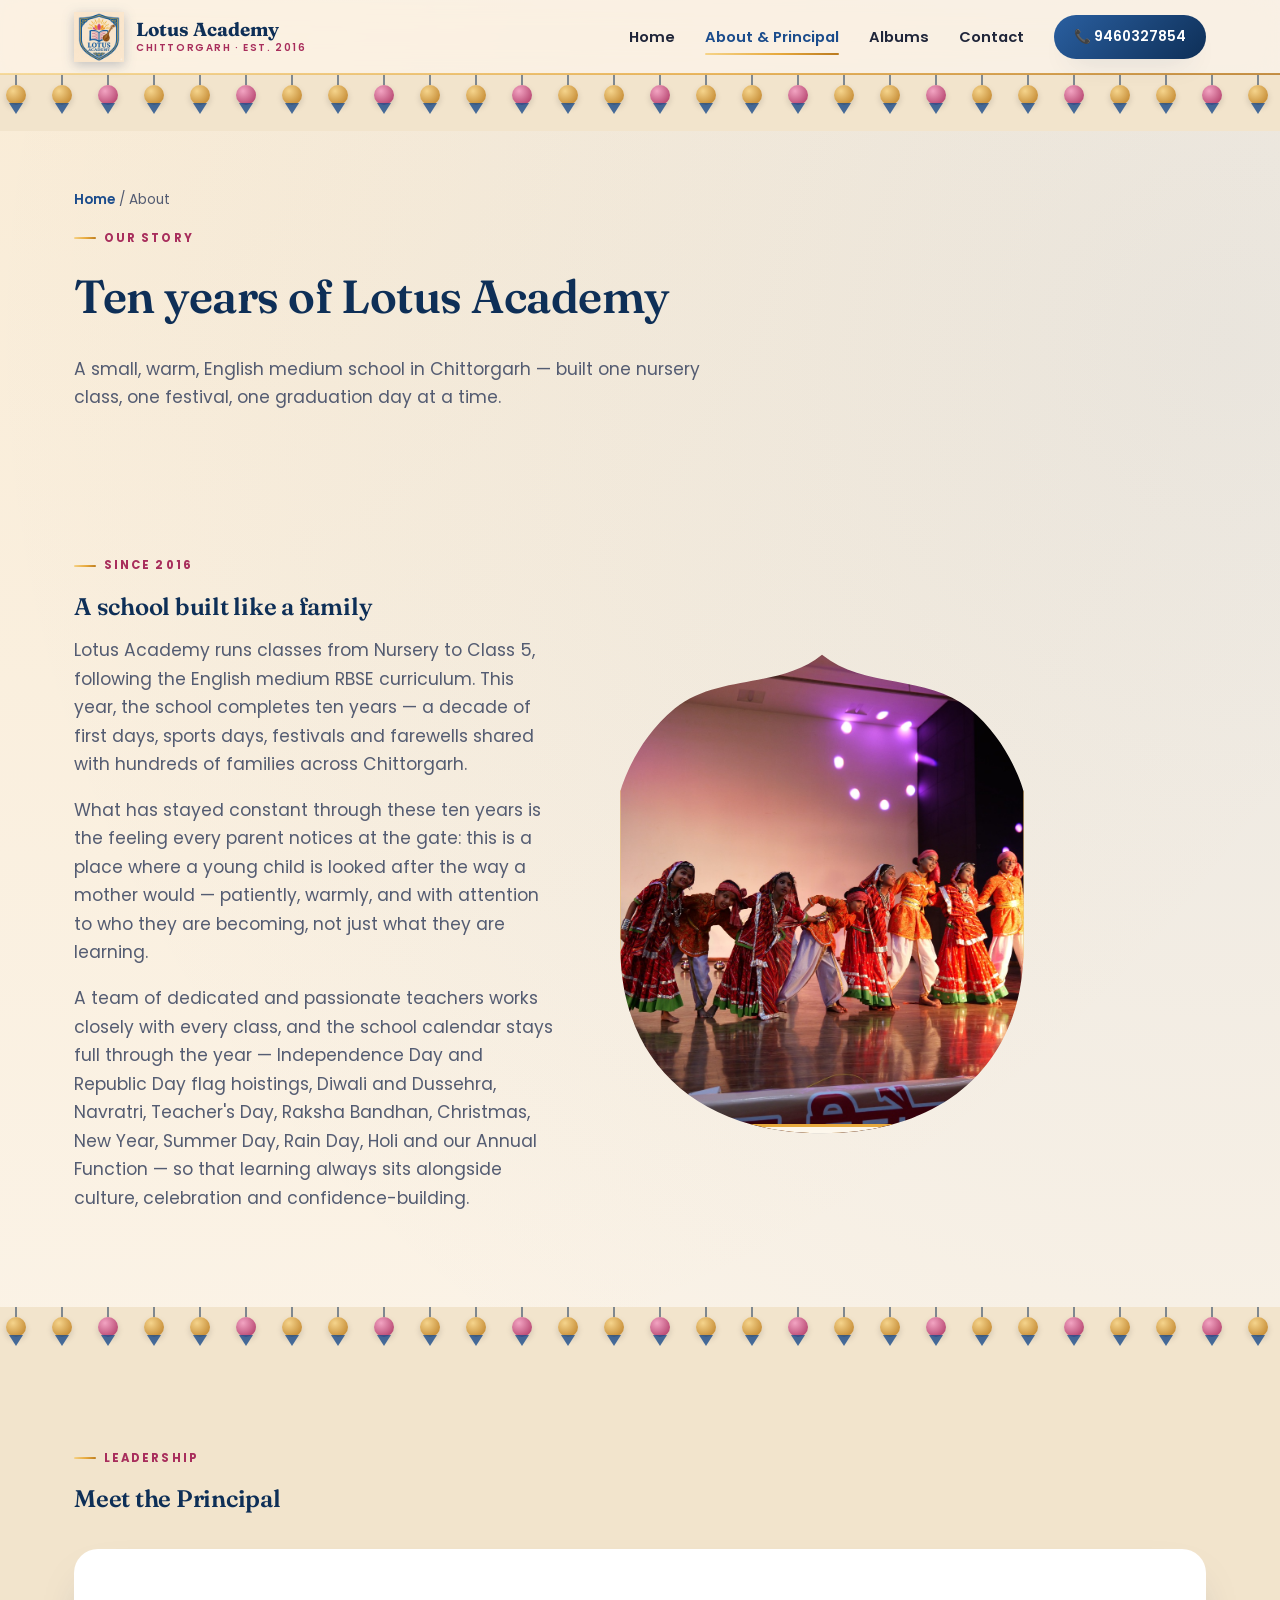
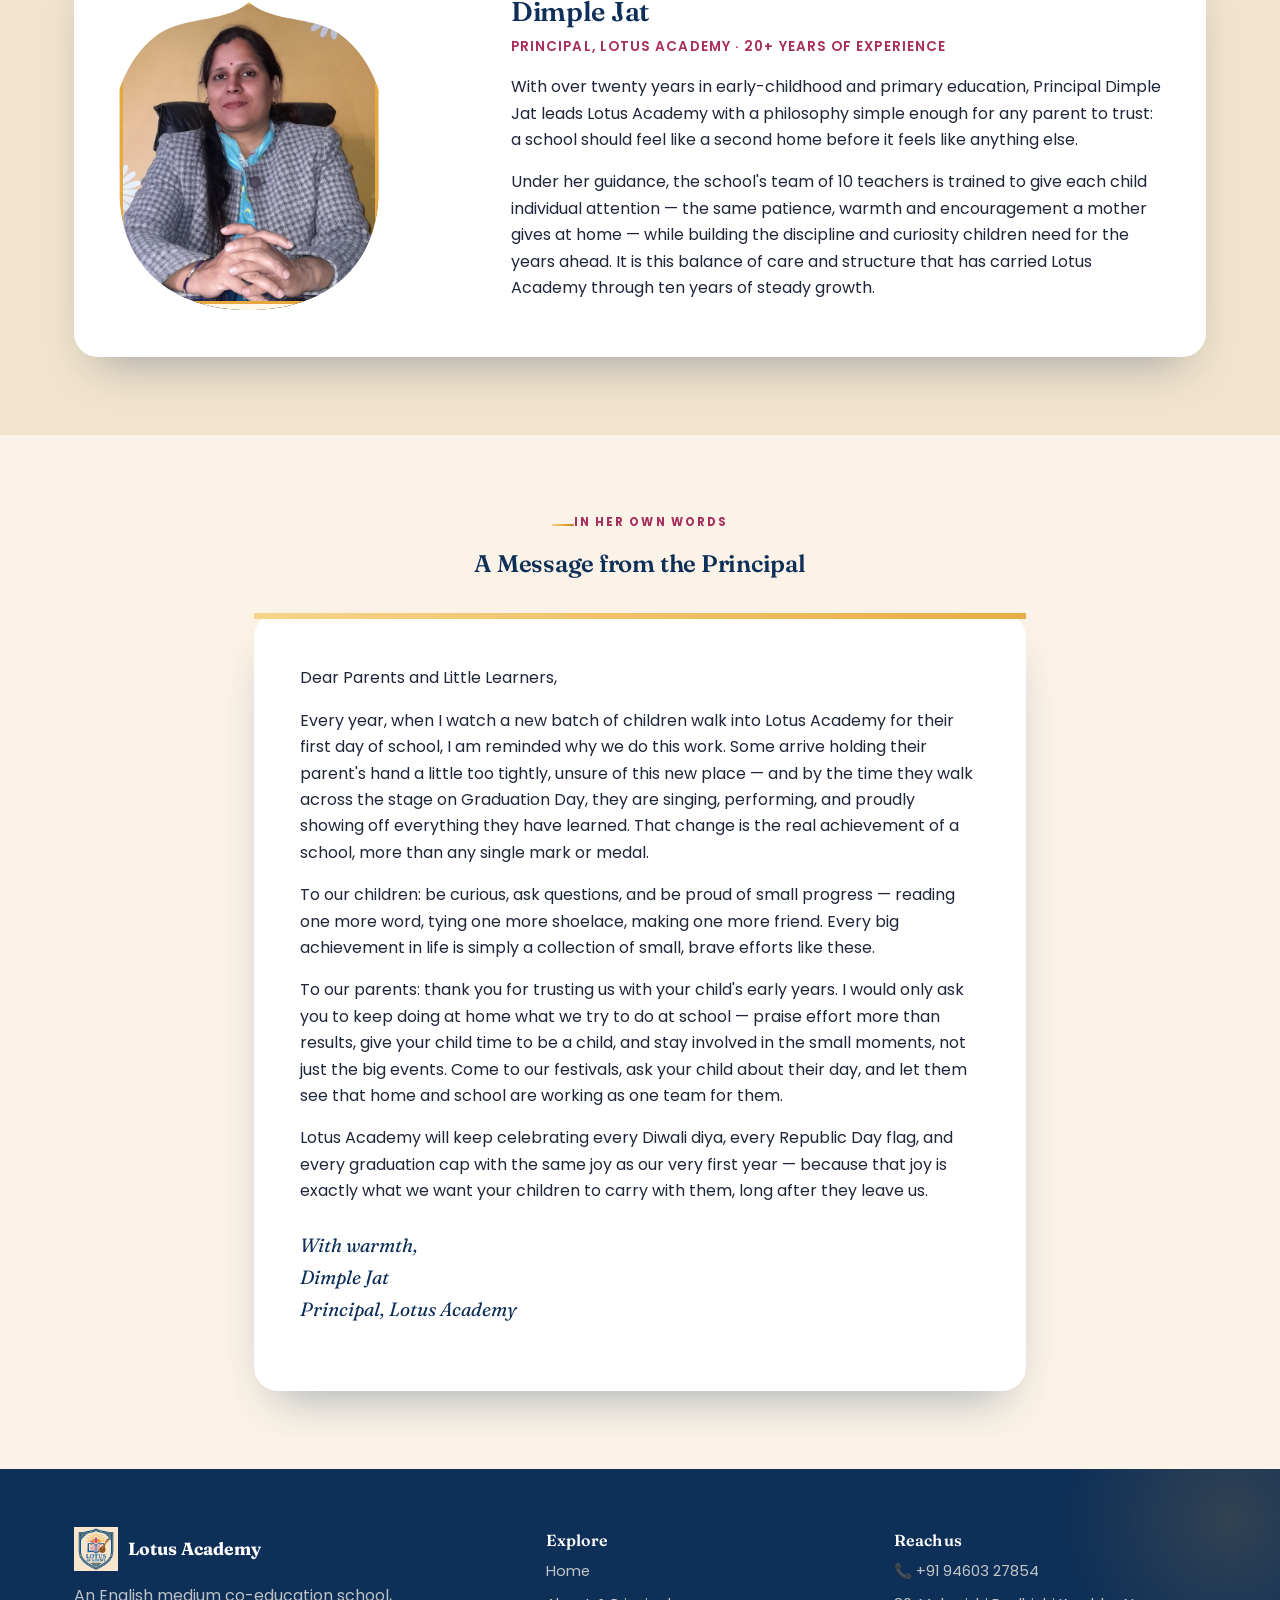
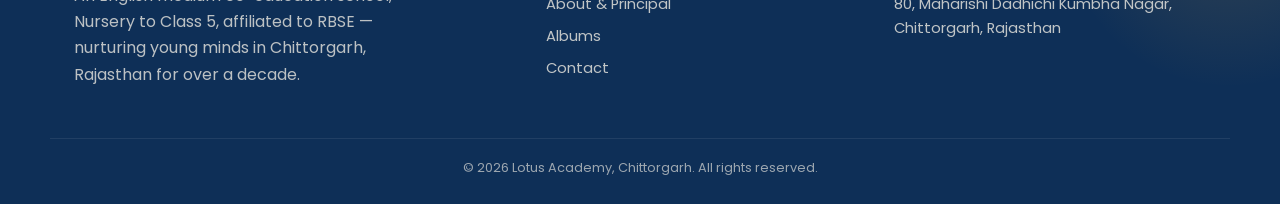
==== commit f9e65db6: "Update teacher description in about.html" ====
--- a/about.html
+++ b/about.html
@@ -55,7 +55,7 @@
       <h2>A school built like a family</h2>
       <p class="lede">Lotus Academy runs classes from Nursery to Class 5, following the English medium RBSE curriculum. This year, the school completes ten years — a decade of first days, sports days, festivals and farewells shared with hundreds of families across Chittorgarh.</p>
       <p class="lede">What has stayed constant through these ten years is the feeling every parent notices at the gate: this is a place where a young child is looked after the way a mother would — patiently, warmly, and with attention to who they are becoming, not just what they are learning.</p>
-      <p class="lede">A team of 10 teachers works closely with every class, and the school calendar stays full through the year — Independence Day and Republic Day flag hoistings, Diwali and Dussehra, Navratri, Teacher's Day, Raksha Bandhan, Christmas, New Year, Summer Day, Rain Day, Holi and our Annual Function — so that learning always sits alongside culture, celebration and confidence-building.</p>
+      <p class="lede">A team of dedicated and passionate teachers works closely with every class, and the school calendar stays full through the year — Independence Day and Republic Day flag hoistings, Diwali and Dussehra, Navratri, Teacher's Day, Raksha Bandhan, Christmas, New Year, Summer Day, Rain Day, Holi and our Annual Function — so that learning always sits alongside culture, celebration and confidence-building.</p>
     </div>
     <div class="crest-frame reveal">
       <img src="af-1.jpg" alt="Cultural performance at Lotus Academy's Annual Function">
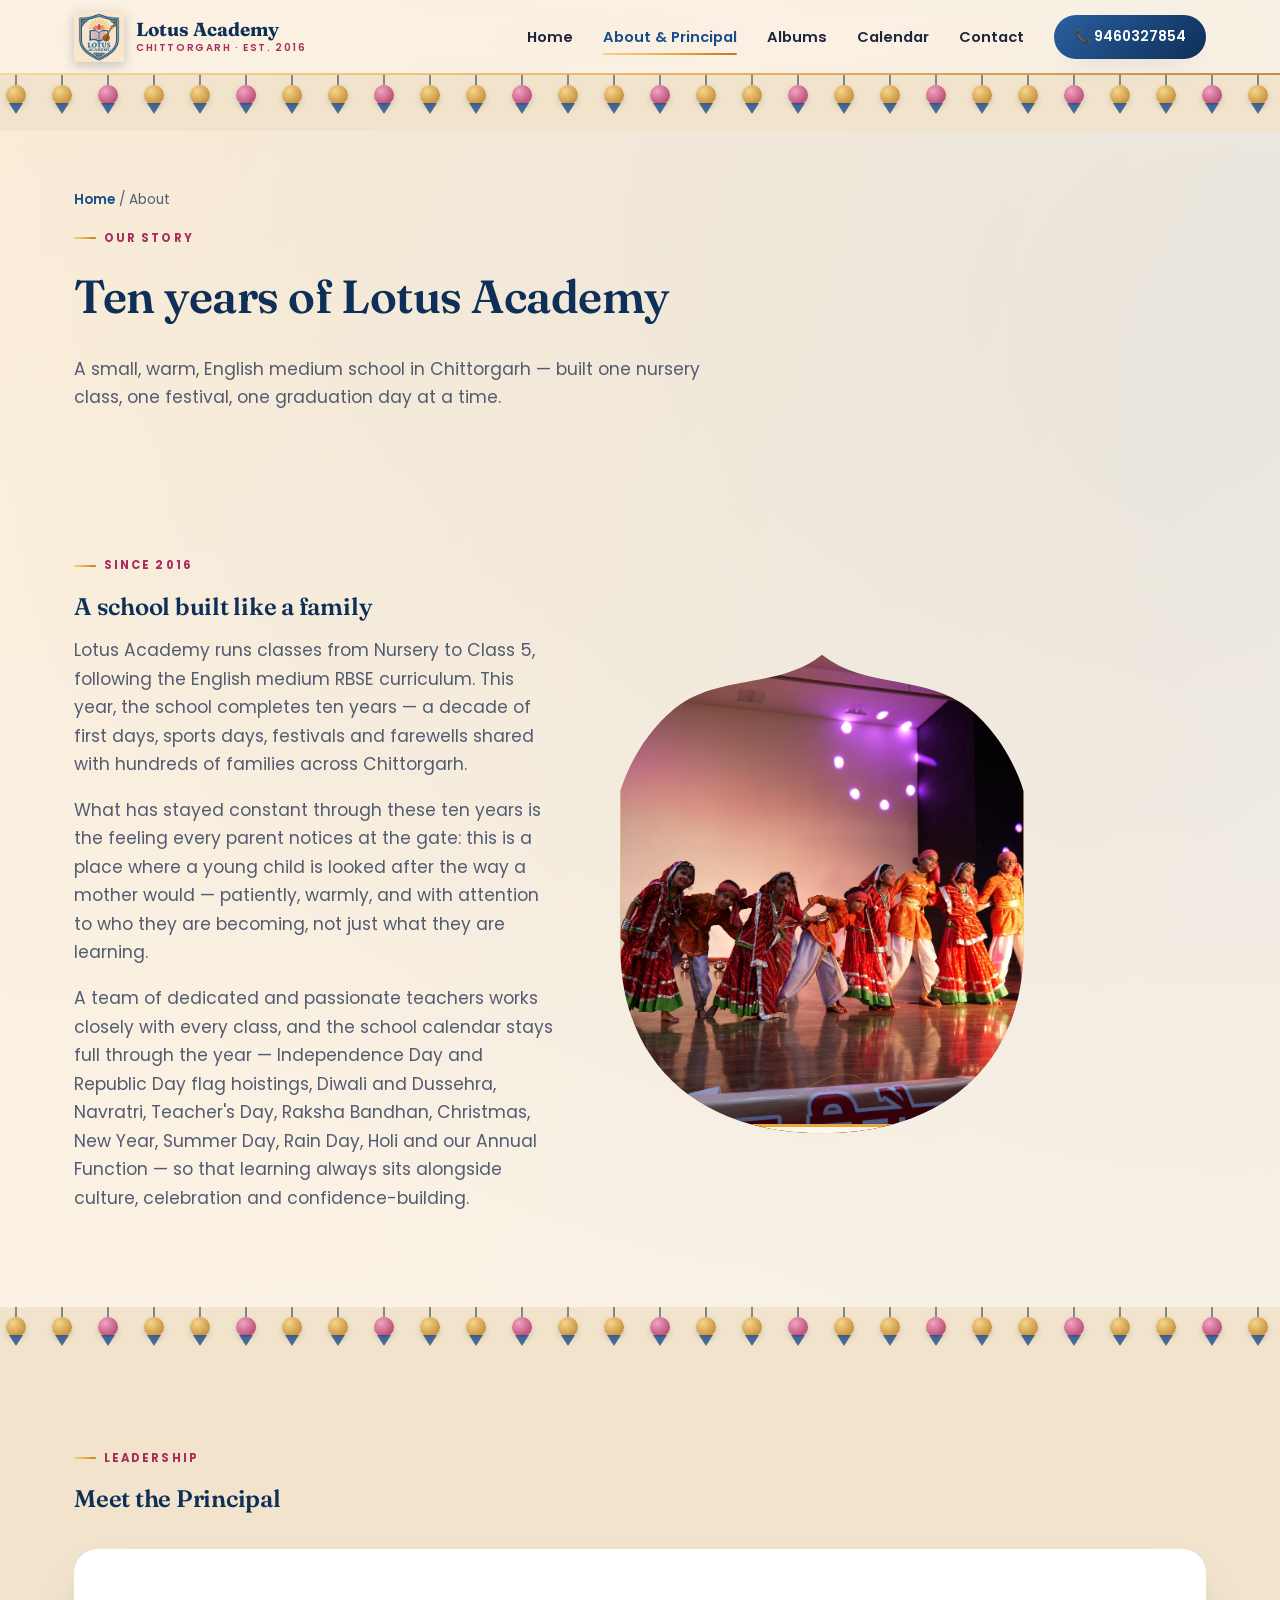
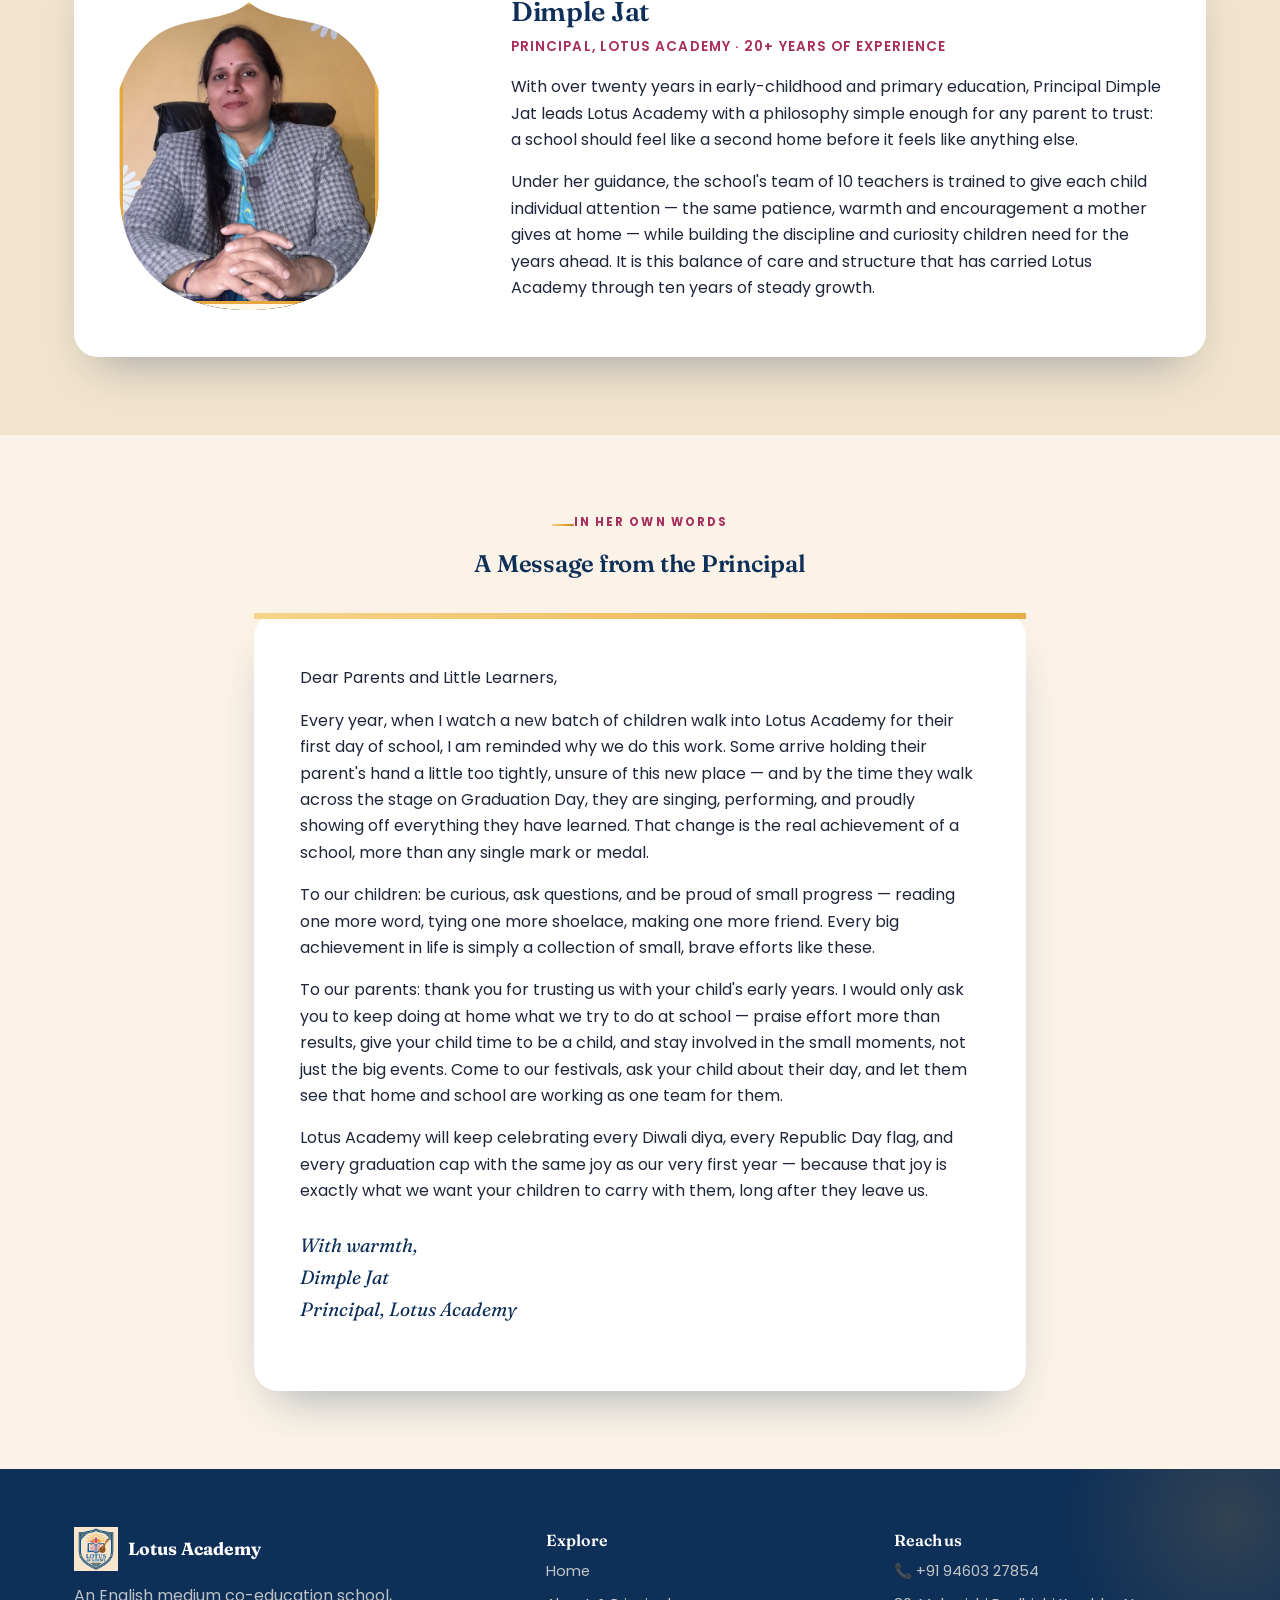
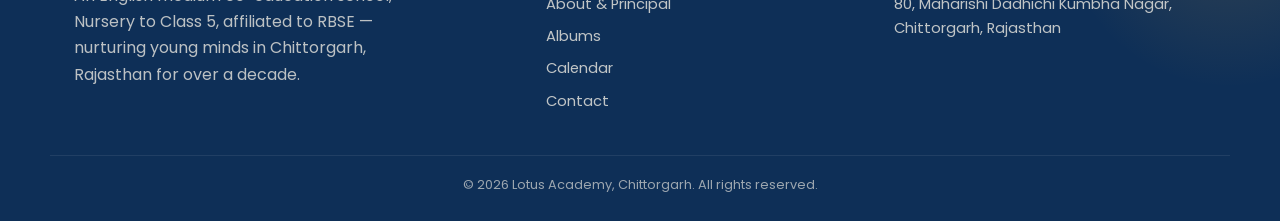
==== commit e0705987: "Update about.html" ====
--- a/about.html
+++ b/about.html
@@ -30,6 +30,7 @@
       <a href="index.html">Home</a>
       <a href="about.html" class="active">About &amp; Principal</a>
       <a href="gallery.html">Albums</a>
+      <a href="calendar.html">Calendar</a>
       <a href="contact.html">Contact</a>
       <a href="tel:+919460327854" class="call-btn">📞 9460327854</a>
     </nav>
@@ -112,7 +113,8 @@
       <a href="index.html">Home</a>
       <a href="about.html">About &amp; Principal</a>
       <a href="gallery.html">Albums</a>
-      <a href="contact.html">Contact</a>
+      <a href="calendar.html">Calendar</a>
+       <a href="contact.html">Contact</a>
     </div>
     <div>
       <h4>Reach us</h4>
--- a/styles.css
+++ b/styles.css
@@ -126,17 +126,7 @@
 .call-btn:hover::before{left:130%;}
 .menu-toggle{display:none;background:none;border:none;font-size:1.6rem;color:var(--royal-deep);cursor:pointer;}
 
-@media (max-width:860px){
-  nav.main-nav{
-    position:fixed;inset:66px 0 0 0;background:var(--paper);flex-direction:column;
-    align-items:flex-start;padding:24px;gap:18px;transform:translateY(-110%);
-    transition:transform .35s ease;border-top:1px solid var(--line);
-  }
-  nav.main-nav.open{transform:translateY(0);}
-  .menu-toggle{display:block;}
-  .call-btn{display:none;}
-  nav.main-nav .call-btn{display:inline-flex;margin-top:6px;}
-}
+
 
 /* ---------- toran / marigold garland divider — signature ---------- */
 .toran{position:relative;height:56px;width:100%;overflow:hidden;background:var(--paper-deep);}
@@ -422,3 +412,312 @@
 
 /* utility */
 .mt-0{margin-top:0;}
+
+/* =========================================================
+   MOBILE RESPONSIVE — HOME
+   ========================================================= */
+
+@media (max-width: 600px){
+
+  .wrap{
+    padding-left:18px;
+    padding-right:18px;
+  }
+
+  .header-inner{
+    padding:10px 18px;
+  }
+
+  .brand img{
+    width:44px;
+    height:44px;
+  }
+
+  .brand .name{
+    font-size:1.05rem;
+  }
+
+  .brand .name small{
+    font-size:.55rem;
+  }
+
+  /* Hero */
+  .hero{
+    padding:45px 0 35px;
+  }
+
+  .hero-inner{
+    gap:35px;
+  }
+
+  .hero h1{
+    font-size:2.15rem;
+    line-height:1.1;
+  }
+
+  .hero .lede{
+    font-size:.95rem;
+  }
+
+  .hero-badges{
+    gap:8px;
+    margin:18px 0 22px;
+  }
+
+  .badge{
+    padding:7px 11px;
+    font-size:.72rem;
+  }
+
+  .hero-cta{
+    flex-direction:column;
+    width:100%;
+  }
+
+  .hero-cta .btn{
+    width:100%;
+    justify-content:center;
+  }
+
+  .sunburst{
+    width:450px;
+    height:450px;
+    top:-30px;
+  }
+
+  .crest-stage{
+    max-width:235px;
+  }
+
+  .crest-mini{
+    width:38%;
+  }
+
+  /* Sections */
+  .section{
+    padding:55px 0;
+  }
+
+  .section-head{
+    margin-bottom:30px;
+  }
+
+  .lede{
+    font-size:.95rem;
+  }
+
+  /* Stats */
+  .stat-strip{
+    padding:28px 0;
+  }
+
+  .stat-grid{
+    grid-template-columns:repeat(2,1fr);
+    gap:22px 10px;
+  }
+
+  .stat-grid .num{
+    font-size:1.8rem;
+  }
+
+  .stat-grid .lbl{
+    font-size:.65rem;
+  }
+
+  /* About split */
+  .split{
+    grid-template-columns:1fr;
+    gap:30px;
+  }
+
+  /* Quote */
+  .quote-block{
+    padding:30px 22px;
+    border-radius:18px;
+  }
+
+  .quote-block p{
+    font-size:1.05rem;
+  }
+
+  /* Cards */
+  .grid-cards{
+    grid-template-columns:1fr;
+    gap:16px;
+  }
+
+  /* Footer */
+  footer{
+    padding:45px 0 22px;
+  }
+
+  .footer-grid{
+    grid-template-columns:1fr;
+    gap:28px;
+    text-align:center;
+  }
+
+  .foot-brand{
+    justify-content:center;
+  }
+
+}
+
+/* ===== MOBILE NAV — RIGHT DROPDOWN ===== */
+
+@media (max-width: 860px) {
+
+  .site-header .header-inner {
+    position: relative;
+  }
+
+  /* Hamburger */
+  .site-header .menu-toggle {
+    display: flex !important;
+    align-items: center;
+    justify-content: center;
+    width: 44px;
+    height: 44px;
+    margin-left: auto;
+    padding: 0;
+    border: none;
+    background: transparent;
+    color: var(--royal-deep);
+    font-size: 24px;
+    cursor: pointer;
+    z-index: 10002;
+  }
+
+  /* RIGHT SIDE DROPDOWN */
+  .site-header .main-nav {
+    display: none !important;
+
+    position: absolute;
+    top: calc(100% + 8px);
+    right: 18px;
+    left: auto;
+
+    width: 220px;
+
+    flex-direction: column;
+    align-items: stretch;
+    gap: 3px;
+
+    padding: 10px;
+
+    /* OPAQUE WEBSITE-MATCHING BACKGROUND */
+    background: var(--paper) !important;
+    background-color: var(--paper) !important;
+    opacity: 1 !important;
+
+    backdrop-filter: none !important;
+    -webkit-backdrop-filter: none !important;
+
+    border: 1px solid var(--line);
+    border-radius: 14px;
+
+    box-shadow: 0 12px 30px rgba(14, 47, 87, 0.25);
+
+    z-index: 10001;
+  }
+
+  /* OPEN MENU */
+  .site-header .main-nav.open {
+    display: flex !important;
+    background: var(--paper) !important;
+    background-color: var(--paper) !important;
+    opacity: 1 !important;
+  }
+
+  /* MENU LINKS */
+  .site-header .main-nav a {
+    width: 100%;
+    padding: 11px 14px;
+    text-align: left;
+    border-radius: 9px;
+    white-space: nowrap;
+    background: transparent;
+  }
+
+  .site-header .main-nav a:hover {
+    background: var(--paper-deep);
+  }
+
+  /* PHONE BUTTON */
+  .site-header .main-nav .call-btn {
+    display: inline-flex !important;
+    width: 100%;
+    justify-content: flex-start;
+    margin-top: 3px;
+  }
+}
+
+@media (max-width: 860px) {
+  .site-header {
+    position: sticky !important;
+    z-index: 99999 !important;
+  }
+
+  .site-header .header-inner {
+    position: relative !important;
+  }
+
+  .site-header .menu-toggle {
+    display: flex !important;
+    position: relative !important;
+    z-index: 100001 !important;
+  }
+
+  .site-header .main-nav {
+    display: none !important;
+    position: absolute !important;
+    top: calc(100% + 8px) !important;
+    right: 18px !important;
+    left: auto !important;
+    width: 220px !important;
+
+    padding: 10px !important;
+    flex-direction: column !important;
+    align-items: stretch !important;
+    gap: 3px !important;
+
+    background: #FBF3E7 !important;
+    background-color: #FBF3E7 !important;
+    opacity: 1 !important;
+
+    backdrop-filter: none !important;
+    -webkit-backdrop-filter: none !important;
+
+    border: 1px solid rgba(14,47,87,.14) !important;
+    border-radius: 14px !important;
+    box-shadow: 0 12px 30px rgba(14,47,87,.25) !important;
+
+    transform: none !important;
+    z-index: 100000 !important;
+  }
+
+  .site-header .main-nav.open {
+    display: flex !important;
+    transform: none !important;
+    background: #FBF3E7 !important;
+    background-color: #FBF3E7 !important;
+    opacity: 1 !important;
+  }
+
+  .site-header .main-nav a {
+    display: block !important;
+    width: 100% !important;
+    background: #FBF3E7 !important;
+    padding: 11px 14px !important;
+  }
+
+  .site-header .main-nav .call-btn {
+    display: inline-flex !important;
+  }
+}
+@media (max-width: 860px) {
+  .site-header .main-nav .call-btn {
+    color: var(--royal-deep) !important;
+    background: transparent !important;
+  }
+}
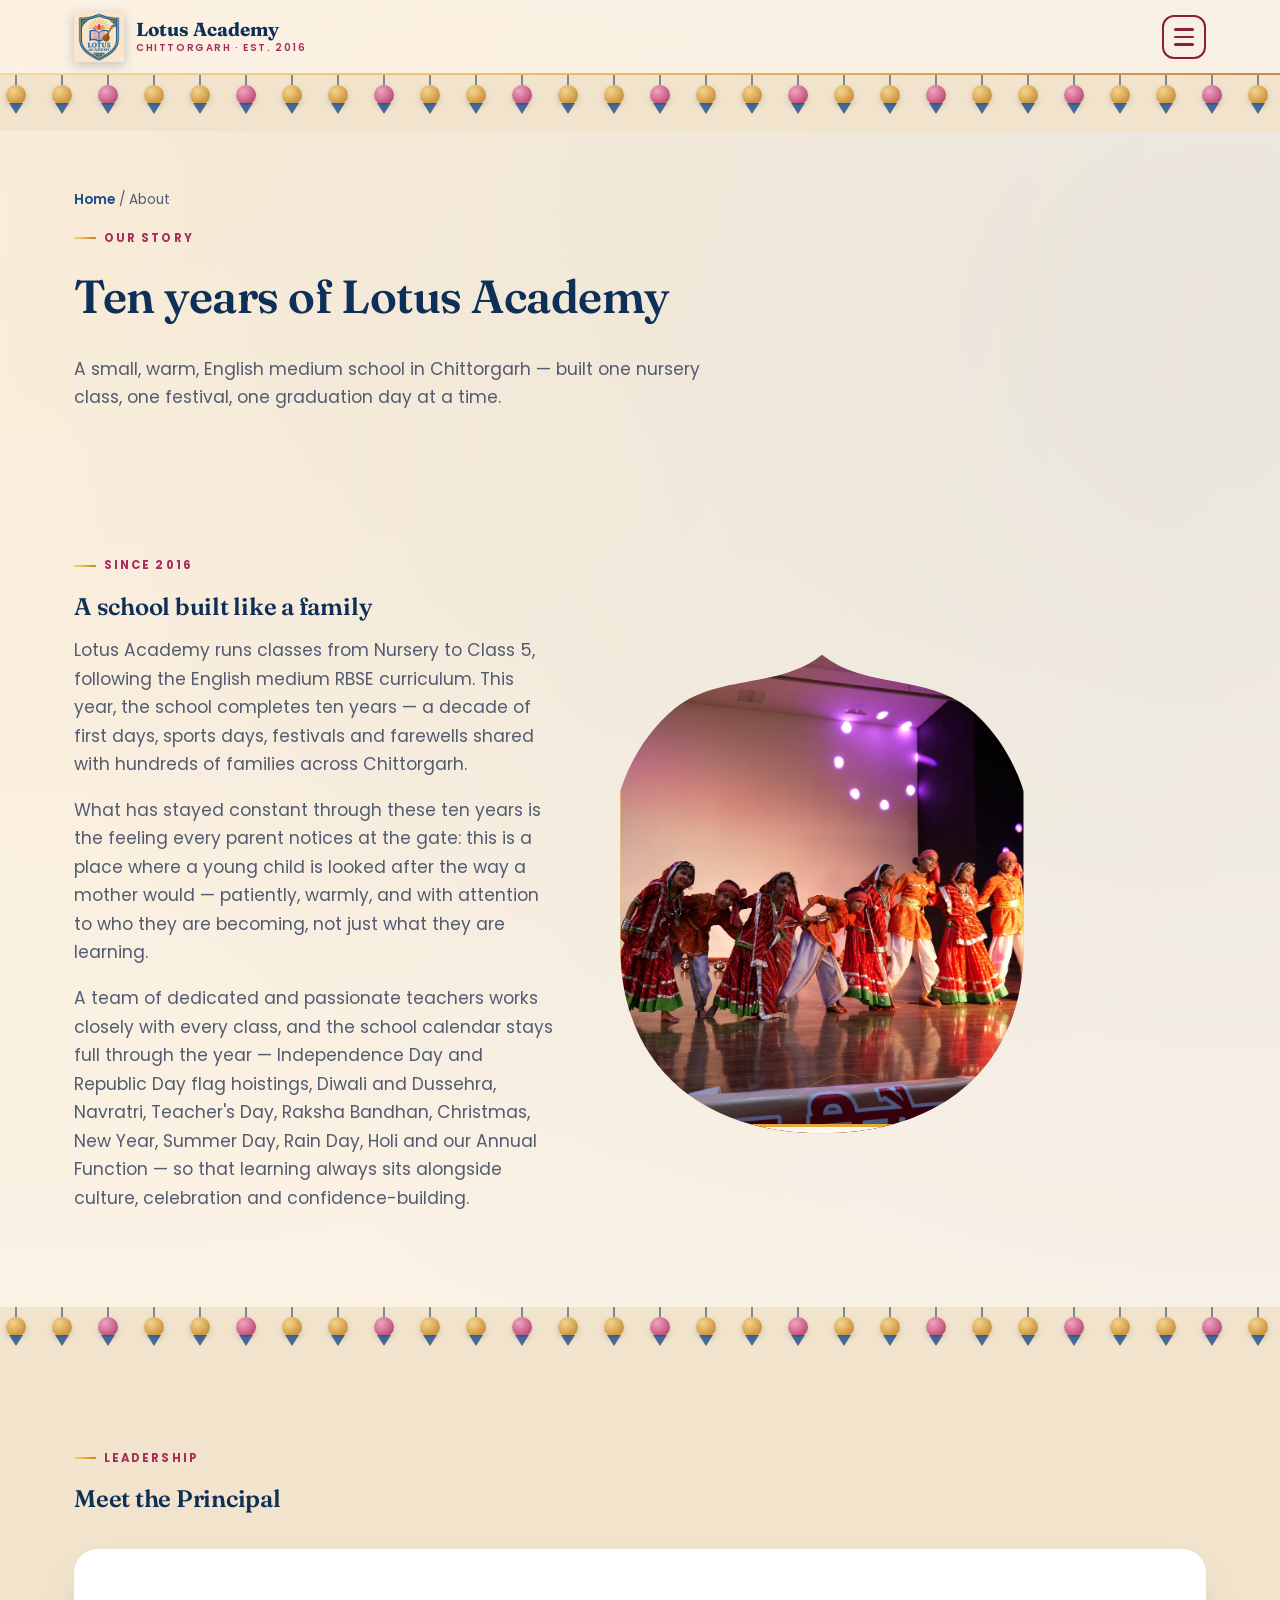
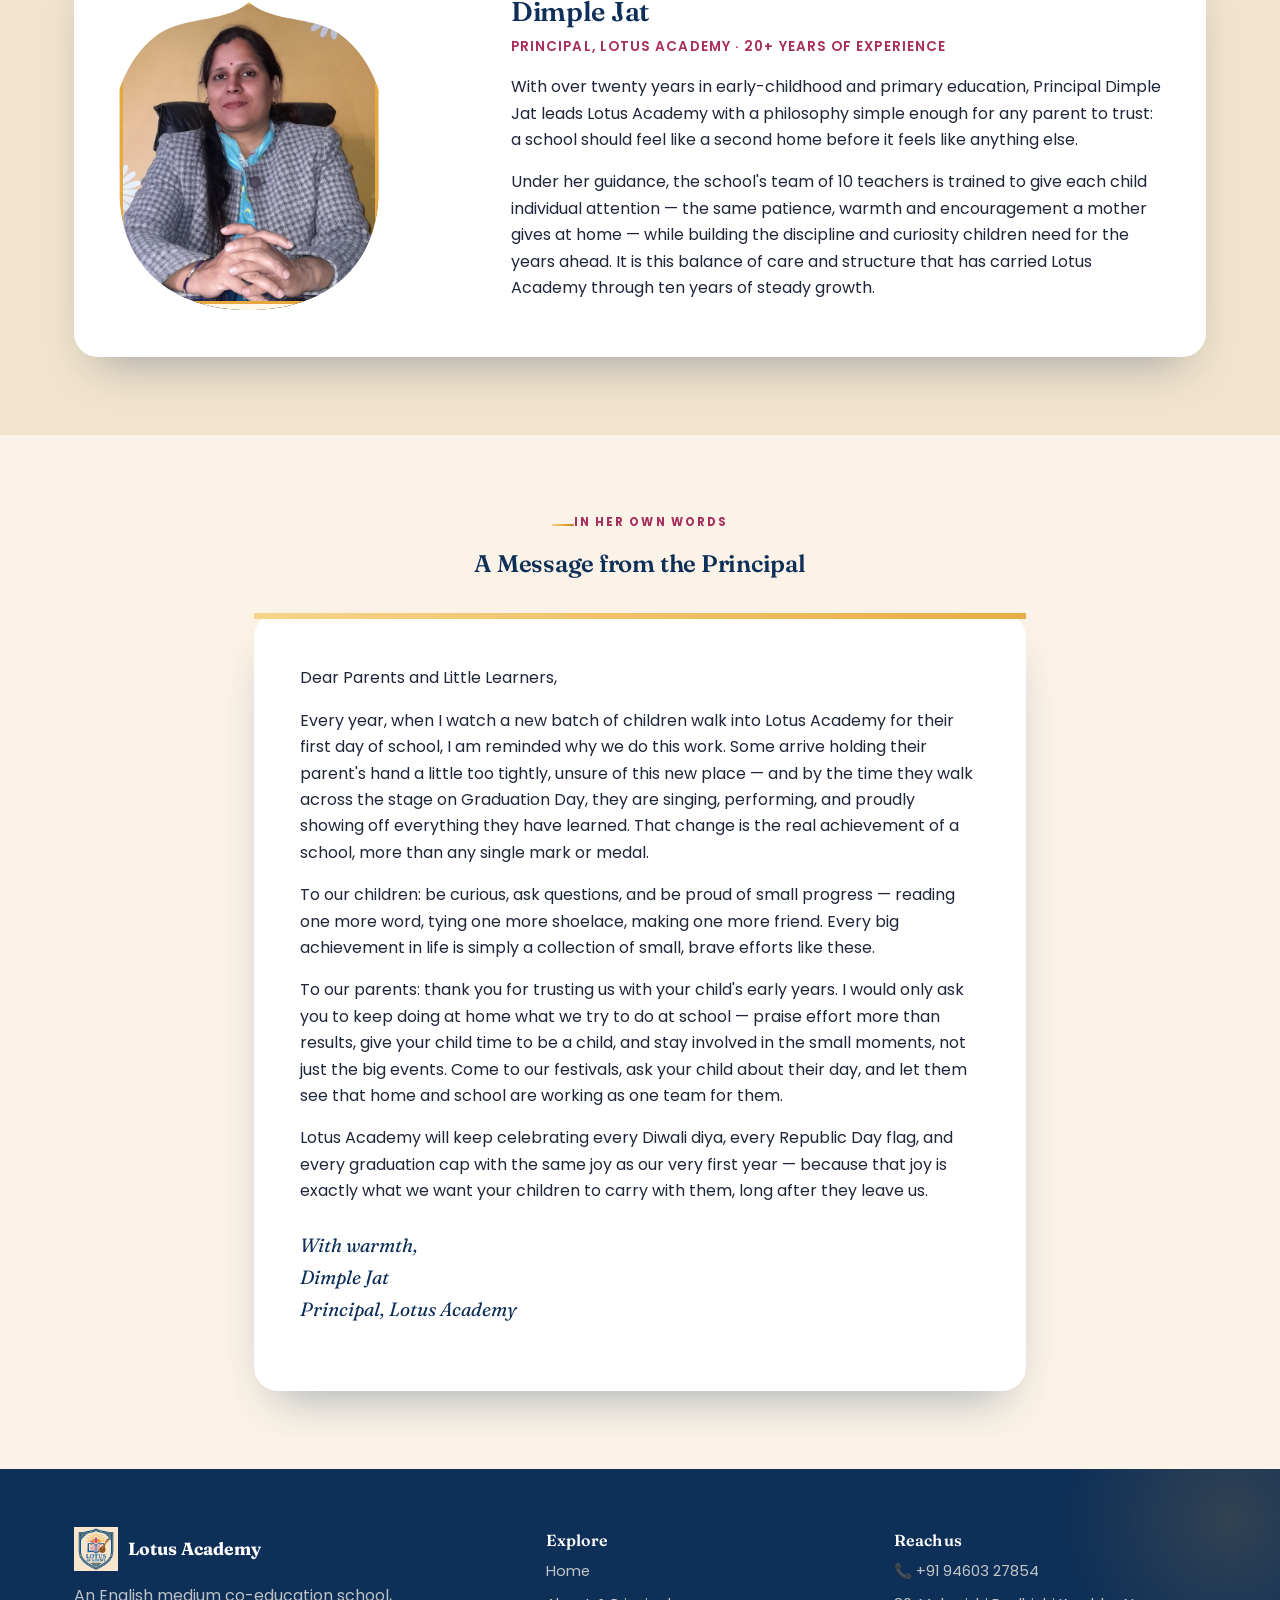
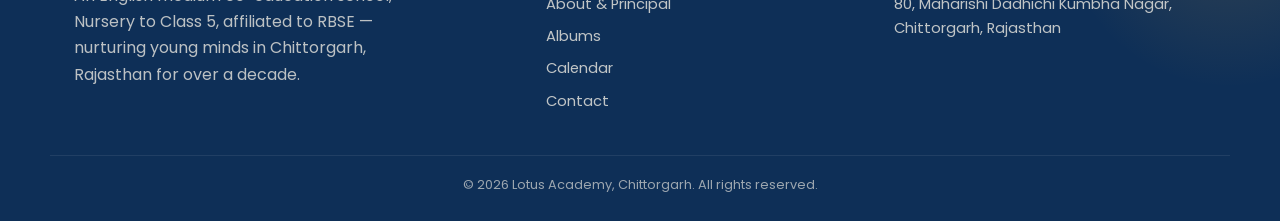
==== commit 5f2dbfce: "Implement hamburger menu and popup styles Added styles for hamburger menu and popup functionality." ====
--- a/about.html
+++ b/about.html
@@ -9,6 +9,98 @@
 <link href="https://fonts.googleapis.com/css2?family=Fraunces:opsz,wght@9..144,400;9..144,600;9..144,700&family=Poppins:wght@400;500;600;700&display=swap" rel="stylesheet">
 <link rel="stylesheet" href="styles.css">
 
+<!-- Hamburger menu + popup styles -->
+<style>
+  /* purana nav aur purana toggle button chhupa diye (main.js ke liye element rakha hai) */
+  .main-nav { display: none !important; }
+  .menu-toggle { display: none !important; }
+
+  .header-actions { display: flex; align-items: center; gap: 10px; margin-left: auto; }
+  .header-actions .call-btn { white-space: nowrap; }
+
+  .menu-btn {
+    display: inline-flex; flex-direction: column; justify-content: center; align-items: center;
+    gap: 5px; width: 44px; height: 44px; padding: 0;
+    background: transparent; border: 2px solid var(--maroon, #8a1c3c);
+    border-radius: 12px; cursor: pointer; transition: background .2s ease;
+  }
+  .menu-btn span {
+    display: block; width: 20px; height: 2.5px; border-radius: 2px;
+    background: var(--maroon, #8a1c3c); transition: transform .25s ease, opacity .25s ease;
+  }
+  .menu-btn:hover { background: rgba(0,0,0,.05); }
+  .menu-btn.open span:nth-child(1) { transform: translateY(7.5px) rotate(45deg); }
+  .menu-btn.open span:nth-child(2) { opacity: 0; }
+  .menu-btn.open span:nth-child(3) { transform: translateY(-7.5px) rotate(-45deg); }
+
+  .menu-overlay {
+    position: fixed; inset: 0; z-index: 9999;
+    background: rgba(20, 10, 15, .55); backdrop-filter: blur(3px);
+    display: flex; align-items: flex-start; justify-content: flex-end;
+    padding: 76px 18px 18px;
+    opacity: 0; visibility: hidden; transition: opacity .25s ease, visibility .25s ease;
+  }
+  .menu-overlay.show { opacity: 1; visibility: visible; }
+
+  .menu-popup {
+    width: 100%; max-width: 340px; max-height: calc(100vh - 100px); overflow-y: auto;
+    background: #fff; border-radius: 20px; padding: 14px;
+    box-shadow: 0 20px 50px rgba(0,0,0,.3);
+    transform: translateY(-14px) scale(.97); transition: transform .25s ease;
+    font-family: 'Poppins', sans-serif;
+  }
+  .menu-overlay.show .menu-popup { transform: translateY(0) scale(1); }
+
+  .menu-popup-head {
+    display: flex; align-items: center; justify-content: space-between;
+    padding: 6px 10px 12px; margin-bottom: 6px; border-bottom: 1px solid rgba(0,0,0,.08);
+  }
+  .menu-popup-head b { font-family: 'Fraunces', serif; font-size: 1.15rem; color: var(--maroon, #8a1c3c); }
+  .menu-close {
+    width: 34px; height: 34px; border: 0; border-radius: 50%; cursor: pointer;
+    background: rgba(0,0,0,.06); font-size: 1.1rem; line-height: 1;
+  }
+  .menu-close:hover { background: rgba(0,0,0,.12); }
+
+  .menu-popup nav a {
+    display: flex; align-items: center; gap: 12px;
+    padding: 12px 14px; margin: 2px 0; border-radius: 12px;
+    text-decoration: none; color: #2b2b2b; font-weight: 500; font-size: .98rem;
+    transition: background .2s ease, transform .2s ease;
+  }
+  .menu-popup nav a .ic { width: 26px; text-align: center; font-size: 1.15rem; }
+  .menu-popup nav a:hover { background: rgba(0,0,0,.06); transform: translateX(3px); }
+  .menu-popup nav a.active { background: var(--maroon, #8a1c3c); color: #fff; }
+  .menu-popup .menu-call {
+    display: block; text-align: center; margin-top: 10px; padding: 12px 14px;
+    border-radius: 12px; background: var(--maroon, #8a1c3c); color: #fff;
+    text-decoration: none; font-weight: 600;
+  }
+
+  body.menu-open { overflow: hidden; }
+
+  @media (max-width: 520px) {
+    .header-actions .call-btn { display: none; } /* chhoti screen par call button popup me milega */
+    .menu-overlay { padding: 70px 12px 12px; justify-content: center; }
+    .menu-popup { max-width: 100%; }
+  }
+
+  /* Page notice card */
+  .notice-card {
+    max-width: 760px; margin: 34px auto 0; padding: 44px 34px; text-align: center;
+    background: #fff; border-radius: 22px; border: 1px solid rgba(0,0,0,.08);
+    box-shadow: 0 14px 40px rgba(0,0,0,.08);
+  }
+  .notice-card .notice-ic {
+    width: 84px; height: 84px; margin: 0 auto 18px; display: flex; align-items: center; justify-content: center;
+    font-size: 2.4rem; border-radius: 50%; background: rgba(0,0,0,.05);
+  }
+  .notice-card h3 { font-family: 'Fraunces', serif; font-size: 1.6rem; margin: 0 0 12px; color: var(--maroon, #8a1c3c); }
+  .notice-card p { font-family: 'Poppins', sans-serif; line-height: 1.8; margin: 0 0 10px; color: #444; }
+  .notice-card .notice-actions { display: flex; gap: 12px; justify-content: center; flex-wrap: wrap; margin-top: 24px; }
+  @media (max-width: 520px) { .notice-card { padding: 32px 20px; } }
+</style>
+  
 </head>
 <body>
 
@@ -26,16 +118,42 @@
       <img src="logo.jpg" alt="Lotus Academy crest">
       <span class="name">Lotus Academy<small>Chittorgarh · Est. 2016</small></span>
     </a>
-    <nav class="main-nav">
-      <a href="index.html">Home</a>
-      <a href="about.html" class="active">About &amp; Principal</a>
-      <a href="gallery.html">Albums</a>
-      <a href="calendar.html">Calendar</a>
-      <a href="contact.html">Contact</a>
-      <a href="tel:+919460327854" class="call-btn">📞 9460327854</a>
+    
+    <!-- purana nav (khali, hidden) — main.js ke liye element bacha ke rakha hai -->
+    <!-- purana nav (khali, hidden) — main.js ke liye element bacha ke rakha hai -->
+    <nav class="main-nav" aria-hidden="true"></nav>
+
+    <div class="header-actions">
+      
+      <button class="menu-btn" id="menuBtn" aria-label="Open menu" aria-expanded="false" aria-controls="menuOverlay">
+        <span></span><span></span><span></span>
+      </button>
+    </div>
+
+    <!-- purana toggle (hidden, sirf compatibility ke liye) -->
+    <button class="menu-toggle" aria-label="Toggle menu" aria-expanded="false" aria-hidden="true" tabindex="-1">☰</button>
+  </div>
+</header>
+
+<!-- Menu popup -->
+<div class="menu-overlay" id="menuOverlay" aria-hidden="true">
+  <div class="menu-popup" role="dialog" aria-modal="true" aria-label="Site menu">
+    <div class="menu-popup-head">
+      <b>Menu</b>
+      <button class="menu-close" id="menuClose" aria-label="Close menu">✕</button>
+    </div>
+    <nav>
+      <a href="index.html"><span class="ic"></span>Home</a>
+      <a href="about.html"><span class="ic"></span>About &amp; Principal</a>
+      <a href="staff.html" class="active"><span class="ic"></span>Staff Details</a>
+      <a href="fees.html"><span class="ic"></span>Fees Structure</a>
+      <a href="gallery.html"><span class="ic"></span>Albums</a>
+      <a href="calendar.html"><span class="ic"></span>Calendar</a>
+      <a href="contact.html"><span class="ic"></span>Contact</a>
     </nav>
-    <button class="menu-toggle" aria-label="Toggle menu" aria-expanded="false">☰</button>
-  </div>
+    <a href="tel:+919460327854" class="menu-call">📞 Call: 9460327854</a>
+  </div>
+</div>
 </header>
 
 <div class="toran"></div>
